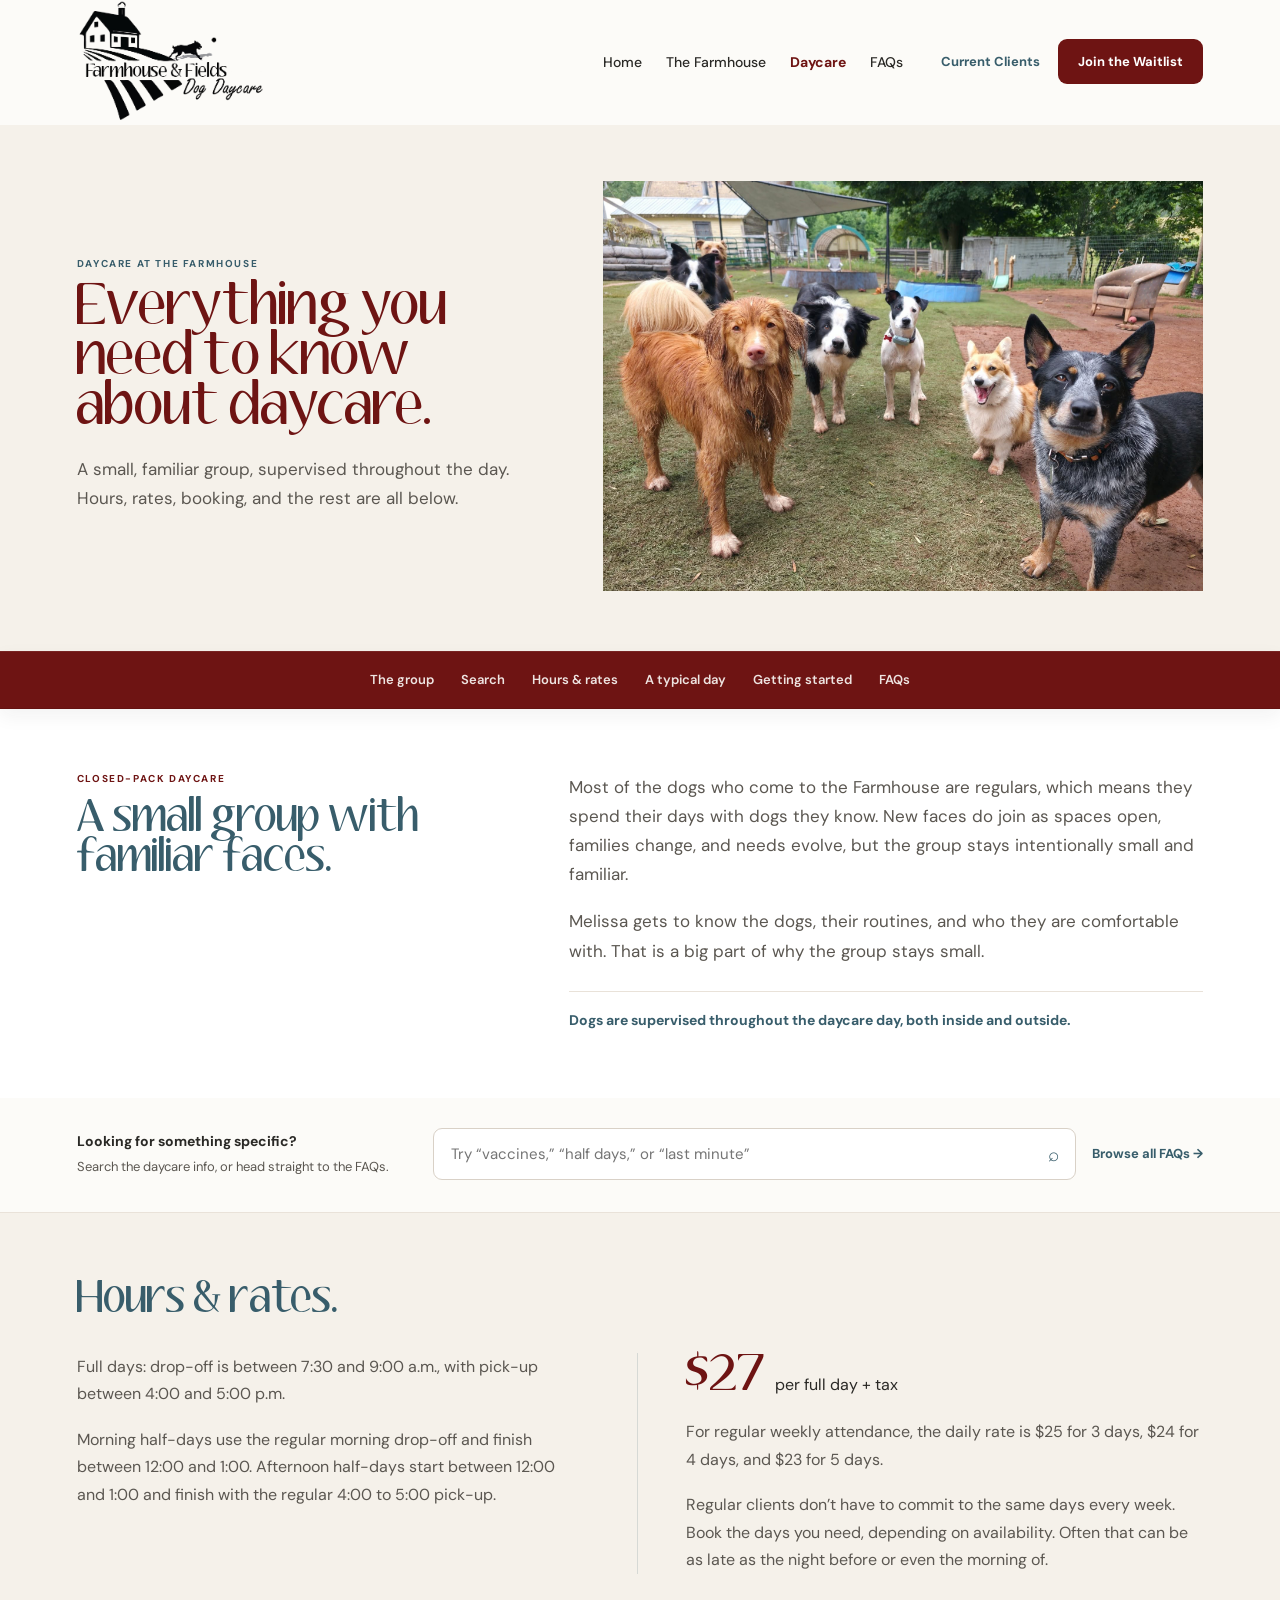
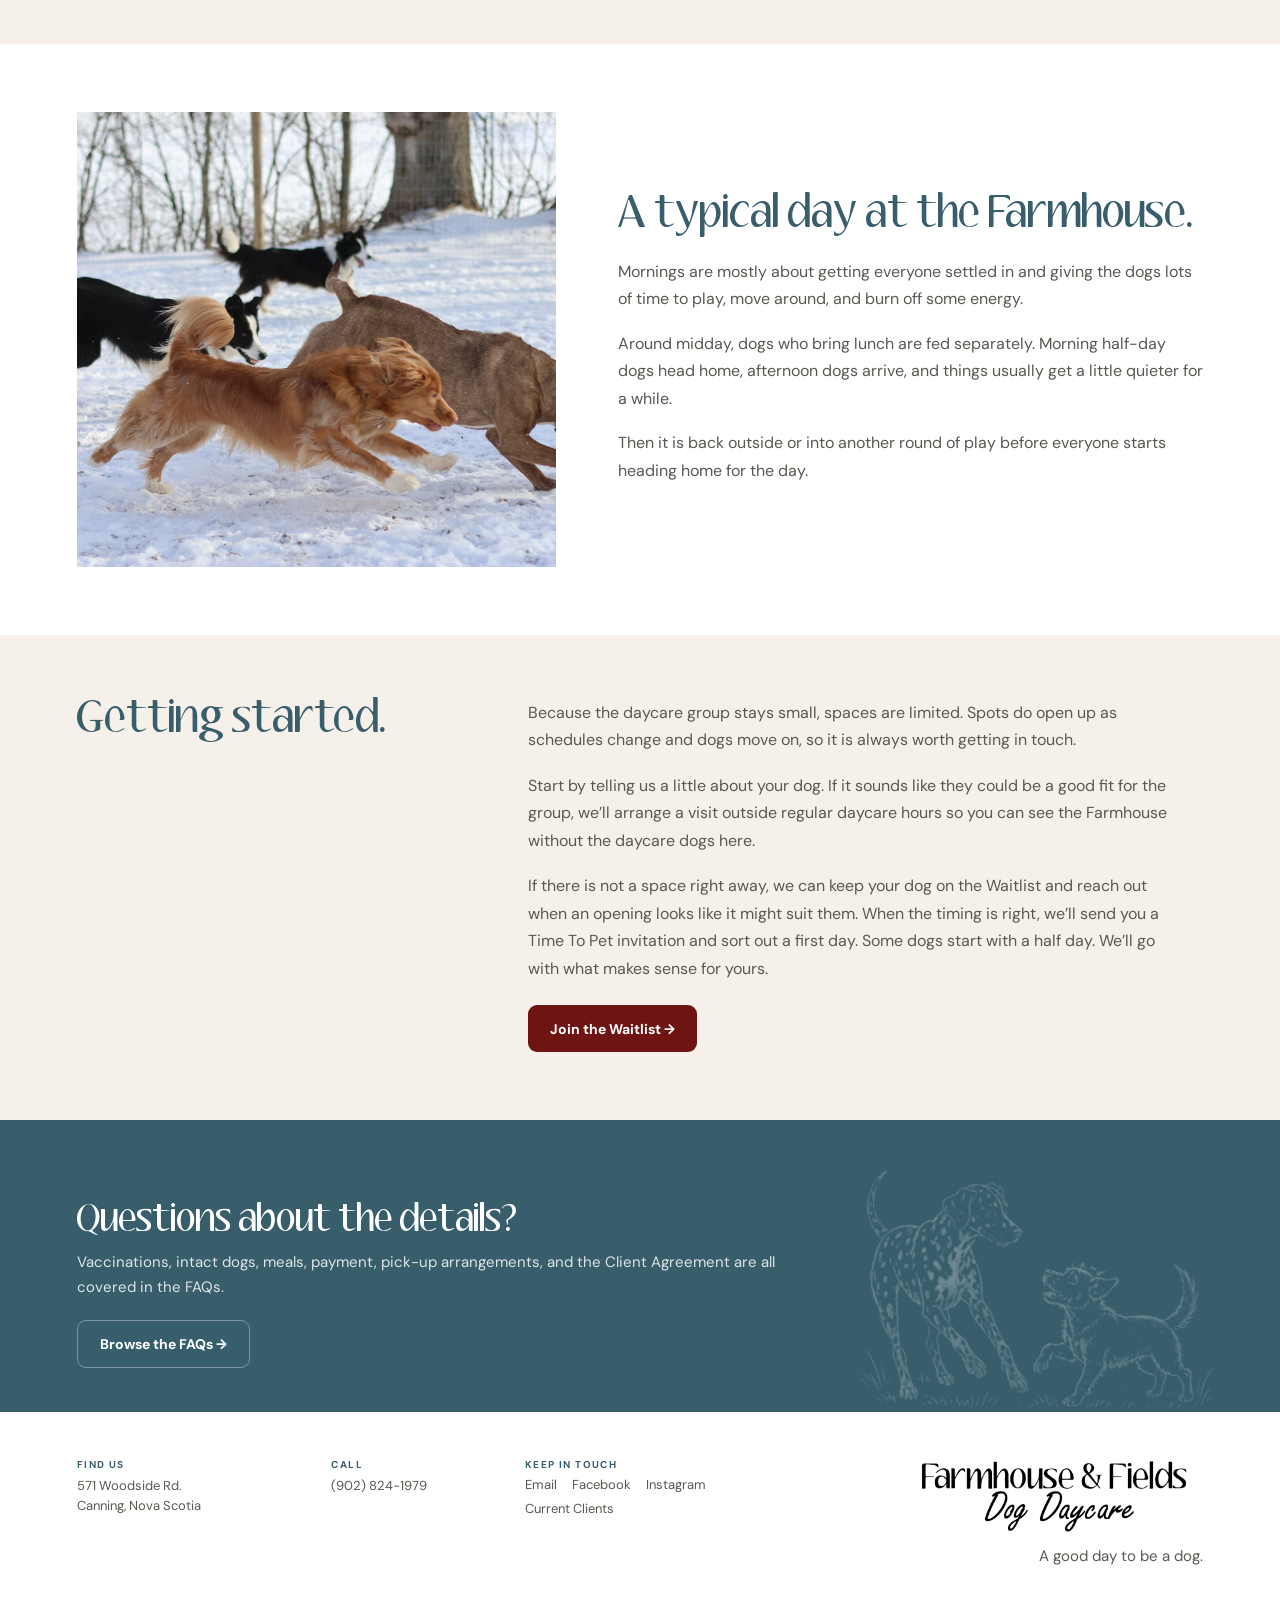
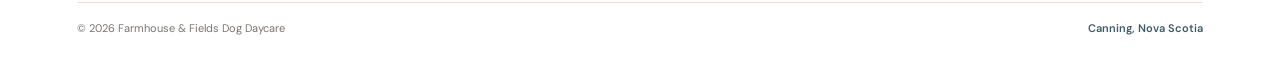
==== daycare.html @ 45023851 "Commit" ====
<!DOCTYPE html>
<html lang="en">
<head>
  <meta charset="UTF-8">
  <meta name="viewport" content="width=device-width, initial-scale=1.0">

  <title>Daycare | Farmhouse & Fields Dog Daycare</title>
  <meta
    name="description"
    content="Hours, rates, booking, meals, closed-pack daycare, supervision, and what a typical day looks like at Farmhouse & Fields Dog Daycare in Canning, Nova Scotia."
  >

  <link rel="preconnect" href="https://fonts.googleapis.com">
  <link rel="preconnect" href="https://fonts.gstatic.com" crossorigin>
  <link
    href="https://fonts.googleapis.com/css2?family=DM+Sans:opsz,wght@9..40,400;9..40,500;9..40,600;9..40,700&display=swap"
    rel="stylesheet"
  >

  <style>
    @font-face {
      font-family: "Aubrey";
      src: url("fonts/AUBREY1__.woff2") format("woff2");
      font-style: normal;
      font-weight: 400;
      font-display: swap;
    }

    :root {
      --wine: #6E1413;
      --wine-dark: #55100F;
      --river: #385D6B;
      --river-dark: #294A55;
      --oat: #E7DDCD;
      --oat-soft: #F5F1EA;
      --warm-white: #FCFBF8;
      --white: #FFFFFF;
      --ink: #2A2926;
      --body: #5B5751;
      --muted: #7A746E;
      --border: #E9E2D9;
      --max: 1320px;
      --page: 1180px;

      --header-height: 98px;
      --quick-nav-height: 56px;
    }

    * { box-sizing: border-box; }

    html {
      scroll-behavior: smooth;
      scroll-padding-top:
        calc(var(--header-height) + var(--quick-nav-height) + 14px);
    }

    body {
      margin: 0;
      background: var(--warm-white);
      color: var(--ink);
      font-family: "DM Sans", sans-serif;
      font-size: 16px;
      -webkit-font-smoothing: antialiased;
      text-rendering: optimizeLegibility;
    }

    img {
      display: block;
      max-width: 100%;
    }

    a { color: inherit; }
    button, input { font: inherit; }

    .container {
      width: min(88%, var(--max));
      margin: 0 auto;
    }

    .page-inner {
      width: min(88%, var(--page));
      margin: 0 auto;
    }

    .eyebrow {
      margin: 0 0 13px;
      color: var(--river);
      font-size: 10px;
      line-height: 1.2;
      font-weight: 700;
      letter-spacing: 0.16em;
      text-transform: uppercase;
    }

    .section-title {
      margin: 0;
      color: var(--river);
      font-family: "Aubrey", serif;
      font-size: clamp(40px, 2.9vw, 47px);
      font-weight: 400;
      line-height: 1;
    }

    /* HEADER */

    .site-header {
      position: sticky;
      top: 0;
      z-index: 1000;
      background: rgba(252, 251, 248, 0.98);
      border-bottom: 1px solid transparent;
      transition: border-color 0.2s ease, box-shadow 0.2s ease;
    }

    .site-header.scrolled {
      border-color: rgba(233, 226, 217, 0.92);
      box-shadow: 0 7px 25px rgba(42, 41, 38, 0.045);
    }

    .nav-wrap {
      width: min(88%, var(--max));
      min-height: 98px;
      margin: 0 auto;
      display: flex;
      align-items: center;
      gap: 28px;
      transition: min-height 0.2s ease;
    }

    .site-header.scrolled .nav-wrap { min-height: 80px; }

    .brand-logo {
      flex: 0 0 auto;
      display: flex;
      align-items: center;
      text-decoration: none;
    }

    .brand-logo img {
      width: 190px;
      height: auto;
      transition: width 0.2s ease;
    }

    .site-header.scrolled .brand-logo img { width: 170px; }

    .main-nav {
      margin-left: auto;
      display: flex;
      align-items: center;
      gap: 4px;
    }

    .nav-link {
      padding: 11px 10px;
      color: var(--ink);
      font-size: 14px;
      font-weight: 500;
      text-decoration: none;
    }

    .nav-link:hover,
    .nav-link:focus-visible,
    .nav-link.active {
      color: var(--wine);
      font-weight: 700;
    }

    .nav-actions {
      display: flex;
      align-items: center;
      gap: 18px;
    }

    .client-link {
      color: var(--river);
      font-size: 13px;
      font-weight: 700;
      text-decoration: none;
      white-space: nowrap;
    }

    .waitlist-button {
      min-height: 45px;
      padding: 0 20px;
      display: inline-flex;
      align-items: center;
      justify-content: center;
      border-radius: 9px;
      background: var(--wine);
      color: #fff;
      font-size: 13px;
      font-weight: 700;
      text-decoration: none;
      white-space: nowrap;
    }

    .menu-toggle {
      display: none;
      width: 44px;
      height: 44px;
      margin-left: auto;
      padding: 0;
      border: 0;
      background: transparent;
      cursor: pointer;
      align-items: center;
      justify-content: center;
      flex-direction: column;
      gap: 5px;
    }

    .menu-toggle span {
      width: 21px;
      height: 2px;
      border-radius: 10px;
      background: var(--ink);
      transition: transform 0.22s ease, opacity 0.22s ease;
    }

    .menu-toggle.open span:nth-child(1) { transform: translateY(7px) rotate(45deg); }
    .menu-toggle.open span:nth-child(2) { opacity: 0; }
    .menu-toggle.open span:nth-child(3) { transform: translateY(-7px) rotate(-45deg); }

    .mobile-menu {
      max-height: 0;
      overflow: hidden;
      opacity: 0;
      background: var(--warm-white);
      transition: max-height 0.35s ease, opacity 0.22s ease;
    }

    .mobile-menu.open {
      max-height: 700px;
      opacity: 1;
    }

    .mobile-menu-inner {
      width: 89%;
      margin: 0 auto;
      padding: 5px 0 28px;
    }

    .mobile-menu a {
      display: block;
      padding: 15px 2px;
      border-bottom: 1px solid var(--border);
      color: var(--ink);
      font-size: 17px;
      font-weight: 500;
      text-decoration: none;
    }

    .mobile-menu .mobile-client {
      margin-top: 8px;
      border-bottom: 0;
      color: var(--river);
      font-weight: 700;
    }

    .mobile-menu .mobile-waitlist {
      margin-top: 8px;
      padding: 15px 20px;
      border: 0;
      border-radius: 10px;
      background: var(--wine);
      color: #fff;
      text-align: center;
      font-weight: 700;
    }

    /* HERO */

    .daycare-hero {
      padding: 56px 0 60px;
      background: var(--oat-soft);
    }

    .daycare-hero-inner {
      width: min(88%, var(--page));
      margin: 0 auto;
      display: grid;
      grid-template-columns: 0.88fr 1.12fr;
      gap: 54px;
      align-items: center;
    }

    .daycare-hero-copy { max-width: 500px; }

    .daycare-hero h1 {
      margin: 0;
      color: var(--wine);
      font-family: "Aubrey", serif;
      font-size: clamp(52px, 3.8vw, 63px);
      font-weight: 400;
      line-height: 0.96;
    }

    .daycare-hero-lede {
      max-width: 475px;
      margin: 22px 0 0;
      color: var(--body);
      font-size: 17px;
      line-height: 1.7;
    }

    .daycare-hero-photo {
      height: 410px;
      overflow: hidden;
    }

    .daycare-hero-photo img {
      width: 100%;
      height: 100%;
      object-fit: cover;
      object-position: center;
    }

    /* QUICK NAV */

    .quick-nav {
      position: sticky;
      top: var(--header-height);
      z-index: 900;

      background: var(--wine);

      border-top: 1px solid rgba(255,255,255,0.07);
      border-bottom: 1px solid rgba(85,16,15,0.35);

      box-shadow: 0 7px 18px rgba(42,41,38,0.06);
    }

    .quick-nav-inner {
      width: min(88%, var(--page));
      min-height: 56px;

      margin: 0 auto;

      display: flex;
      align-items: center;
      justify-content: center;

      gap: 3px;
    }

    .quick-nav a {
      padding: 9px 12px;

      color: var(--warm-white);

      font-size: 13px;
      font-weight: 600;

      text-decoration: none;
      white-space: nowrap;

      opacity: 0.9;
    }

    .quick-nav a:hover,
    .quick-nav a:focus-visible {
      color: #fff;
      opacity: 1;
    }

    /* PACK */

    .pack-section {
      padding: 64px 0 66px;
      background: #fff;
    }

    .pack-grid {
      display: grid;
      grid-template-columns: 0.82fr 1.18fr;
      gap: 52px;
      align-items: start;
    }

    .pack-heading { max-width: 470px; }

    .pack-heading .eyebrow { color: var(--wine); }

    .pack-copy {
      max-width: 660px;
    }

    .pack-copy p {
      margin: 0 0 18px;
      color: var(--body);
      font-size: 17px;
      line-height: 1.72;
    }

    .supervision-line {
      margin-top: 25px;
      padding-top: 18px;
      border-top: 1px solid var(--border);
      color: var(--river);
      font-size: 14px;
      line-height: 1.55;
      font-weight: 700;
    }

    /* HOURS + RATES */

    .basics-section {
      padding: 66px 0 70px;
      background: var(--oat-soft);
    }

    .basics-section .section-title {
      margin-bottom: 34px;
    }

    .basics-editorial {
      display: grid;
      grid-template-columns: 0.92fr 1.08fr;
      gap: 78px;
      align-items: start;
    }

    .hours-copy {
      max-width: 560px;
    }

    .hours-copy p,
    .rates-copy p {
      margin: 0 0 18px;
      color: var(--body);
      font-size: 16px;
      line-height: 1.72;
    }

    .hours-copy p:last-child,
    .rates-copy p:last-child {
      margin-bottom: 0;
    }

    .hours-copy strong {
      color: var(--ink);
      font-weight: 700;
    }

    .rates-copy {
      max-width: 610px;
      padding-left: 48px;
      border-left: 1px solid rgba(56,93,107,0.16);
    }

    .rate-lead {
      display: flex;
      align-items: baseline;
      gap: 9px;
      margin-bottom: 20px !important;
      color: var(--ink) !important;
    }

    .rate-lead span {
      color: var(--wine);
      font-family: "Aubrey", serif;
      font-size: 48px;
      line-height: 0.9;
    }

    /* TYPICAL DAY */

    .day-section {
      padding: 68px 0;
      background: #fff;
    }

    .day-grid {
      display: grid;
      grid-template-columns: 0.9fr 1.1fr;
      gap: 62px;
      align-items: center;
    }

    .day-photo {
      height: 455px;
      overflow: hidden;
    }

    .day-photo img {
      width: 100%;
      height: 100%;
      object-fit: cover;
      object-position: center;
    }

    .day-copy {
      max-width: 630px;
    }

    .day-copy .section-title {
      margin-bottom: 24px;
    }

    .day-copy p {
      margin: 0 0 17px;
      color: var(--body);
      font-size: 16px;
      line-height: 1.72;
    }

    .day-copy p:last-child {
      margin-bottom: 0;
    }

    /* GETTING STARTED */

    .start-section {
      padding: 64px 0 68px;
      background: var(--oat-soft);
    }

    .start-grid {
      display: grid;
      grid-template-columns: 0.72fr 1.28fr;
      gap: 72px;
      align-items: start;
    }

    .start-heading {
      max-width: 420px;
    }

    .start-copy {
      max-width: 650px;
    }

    .start-copy p {
      margin: 0 0 18px;
      color: var(--body);
      font-size: 16px;
      line-height: 1.72;
    }

    .start-button {
      min-height: 47px;
      margin-top: 5px;
      padding: 0 22px;
      display: inline-flex;
      align-items: center;
      justify-content: center;
      border-radius: 9px;
      background: var(--wine);
      color: #fff;
      font-size: 14px;
      font-weight: 700;
      text-decoration: none;
    }

    .start-button:hover,
    .start-button:focus-visible {
      background: var(--wine-dark);
    }

    /* FAQ BRIDGE */

    .faq-bridge {
      position: relative;

      padding: 48px 0 50px;

      overflow: hidden;

      background: var(--river);
      color: #fff;
    }

    .faq-bridge-dogs {
      position: absolute;
      z-index: 1;

      right: -18px;
      bottom: -28px;

      width: 330px;
      height: auto;

      opacity: 0.28;
      filter: brightness(0) invert(1);

      pointer-events: none;
      user-select: none;
    }

    .faq-bridge-inner {
      position: relative;
      z-index: 2;

      display: grid;
      grid-template-columns: minmax(0, 1fr) auto;

      gap: 54px;

      align-items: center;
    }

    .faq-bridge .section-title {
      color: #fff;

      font-size: clamp(34px, 2.6vw, 43px);
    }

    .faq-bridge p {
      max-width: 700px;

      margin: 13px 0 0;

      color: rgba(255,255,255,0.84);

      font-size: 15px;
      line-height: 1.68;
    }

    .faq-bridge-link {
      min-height: 48px;
      padding: 0 22px;

      display: inline-flex;
      align-items: center;
      justify-content: center;

      border: 1px solid rgba(255,255,255,0.34);
      border-radius: 9px;

      color: #fff;

      font-size: 14px;
      font-weight: 700;

      text-decoration: none;
      white-space: nowrap;
    }

    .faq-bridge-link:hover,
    .faq-bridge-link:focus-visible {
      background: rgba(255,255,255,0.08);
    }

    /* SEARCH */

    .answer-section {
      padding: 30px 0 32px;
      background: var(--warm-white);
      border-bottom: 1px solid var(--border);
    }

    .answer-inner {
      width: min(88%, var(--page));
      margin: 0 auto;
      display: grid;
      grid-template-columns: auto minmax(360px, 1fr);
      gap: 44px;
      align-items: center;
    }

    .answer-copy {
      min-width: 270px;
    }

    .answer-copy strong {
      display: block;
      margin-bottom: 3px;
      color: var(--ink);
      font-size: 14px;
      line-height: 1.5;
    }

    .answer-copy span {
      color: var(--body);
      font-size: 13px;
      line-height: 1.5;
    }

    .search-wrap {
      display: grid;
      grid-template-columns: minmax(0, 1fr) auto;
      gap: 16px;
      align-items: center;
    }

    .search-box {
      position: relative;
    }

    .search-box input {
      width: 100%;
      min-height: 52px;
      padding: 0 48px 0 17px;
      border: 1px solid #D9D1C7;
      border-radius: 9px;
      background: #fff;
      color: var(--ink);
      font-size: 15px;
      outline: none;
      transition: border-color 0.18s ease, box-shadow 0.18s ease;
    }

    .search-box input:focus {
      border-color: var(--river);
      box-shadow: 0 0 0 4px rgba(56,93,107,0.09);
    }

    .search-icon {
      position: absolute;
      top: 50%;
      right: 17px;
      transform: translateY(-50%);
      color: var(--river);
      font-size: 19px;
      pointer-events: none;
    }

    .faq-link {
      color: var(--river);
      font-size: 13px;
      font-weight: 700;
      text-decoration: none;
      white-space: nowrap;
    }

    .faq-link:hover,
    .faq-link:focus-visible {
      color: var(--wine);
    }

    .answer-results {
      display: none;
      grid-column: 1 / -1;
      max-width: 900px;
      margin: 4px auto 0;
      width: 100%;
      border-top: 1px solid var(--border);
    }

    .answer-results.has-results {
      display: block;
    }

    .answer-item {
      padding: 17px 0;
      border-bottom: 1px solid var(--border);
    }

    .answer-question {
      margin: 0 0 6px;
      color: var(--wine);
      font-size: 15px;
      line-height: 1.5;
      font-weight: 700;
    }

    .answer-text {
      margin: 0;
      color: var(--body);
      font-size: 15px;
      line-height: 1.66;
    }

    .no-results {
      padding: 18px 0;
      color: var(--body);
      font-size: 15px;
      line-height: 1.65;
      border-bottom: 1px solid var(--border);
    }

    /* FOOTER */

    .site-footer {
      padding: 46px 0 25px;
      background: #fff;
    }

    .footer-main {
      display: grid;
      grid-template-columns: 1.65fr 0.85fr;
      gap: 90px;
      align-items: start;
    }

    .footer-brand {
      justify-self: end;
      text-align: right;
    }

    .footer-brand-logo {
      width: 250px;
      height: auto;
      margin-left: auto;
    }

    .footer-tagline {
      margin: 18px 0 0;
      color: var(--ink);
      font-family: "DM Sans", sans-serif;
      font-size: 18px;
      font-weight: 600;
      line-height: 1.35;
    }

    .footer-details {
      display: grid;
      grid-template-columns: 1.1fr 0.8fr 1.2fr;
      gap: 30px;
    }

    .footer-detail-label {
      display: block;
      margin-bottom: 5px;
      color: var(--river);
      font-size: 10px;
      font-weight: 700;
      letter-spacing: 0.14em;
      text-transform: uppercase;
    }

    .footer-detail-value,
    .footer-detail-value a {
      color: var(--body);
      font-size: 13px;
      line-height: 1.55;
      text-decoration: none;
    }

    .footer-links {
      display: flex;
      flex-wrap: wrap;
      gap: 7px 15px;
    }

    .footer-links a {
      color: var(--body);
      font-size: 13px;
      text-decoration: none;
    }

    .footer-bottom {
      margin-top: 34px;
      padding-top: 18px;
      display: flex;
      justify-content: space-between;
      gap: 20px;
      border-top: 1px solid var(--border);
      color: var(--muted);
      font-size: 11px;
    }

    .footer-bottom-location {
      color: var(--river);
      font-weight: 600;
    }

    .sr-only {
      position: absolute;
      width: 1px;
      height: 1px;
      padding: 0;
      margin: -1px;
      overflow: hidden;
      clip: rect(0,0,0,0);
      white-space: nowrap;
      border: 0;
    }

    /* RESPONSIVE */

    @media (max-width: 1120px) {
      .main-nav,
      .nav-actions { display: none; }

      .menu-toggle { display: flex; }

      .nav-wrap,
      .site-header.scrolled .nav-wrap { min-height: 82px; }

      .brand-logo img,
      .site-header.scrolled .brand-logo img { width: 170px; }

      .daycare-hero-inner,
      .pack-grid { gap: 40px; }
    }

    @media (max-width: 830px) {
      .daycare-hero {
        padding: 48px 0 0;
      }

      .daycare-hero-inner {
        width: 100%;
        grid-template-columns: 1fr;
        gap: 37px;
      }

      .daycare-hero-copy {
        width: 86%;
        max-width: 650px;
        margin: 0 auto;
      }

      .daycare-hero-photo { height: 390px; }

      .quick-nav-inner {
        width: 100%;
        padding: 0 7%;
        justify-content: flex-start;
        overflow-x: auto;
        scrollbar-width: none;
      }

      .quick-nav-inner::-webkit-scrollbar { display: none; }

      .pack-grid {
        grid-template-columns: 1fr;
        gap: 23px;
      }

      .day-grid {
        grid-template-columns: 1fr;
        gap: 34px;
      }

      .day-photo { height: 395px; }

      .know-list { max-width: none; }
    }

    @media (max-width: 620px) {
      .container,
      .nav-wrap { width: 89%; }

      .nav-wrap,
      .site-header.scrolled .nav-wrap { min-height: 72px; }

      .brand-logo img,
      .site-header.scrolled .brand-logo img { width: 145px; }

      .daycare-hero { padding-top: 39px; }

      .daycare-hero-inner { gap: 31px; }

      .daycare-hero-copy { width: 89%; }

      .daycare-hero h1 { font-size: 44px; }

      .daycare-hero-lede {
        margin-top: 18px;
        font-size: 16px;
        line-height: 1.64;
      }

      .daycare-hero-photo {
        height: clamp(265px, 70vw, 325px);
      }

      .quick-nav-inner {
        min-height: 52px;
        padding: 0 5.5%;
      }

      .quick-nav a {
        padding: 7px 9px;
        font-size: 12px;
      }

      .pack-section,
      .basics-section,
      .day-section,
      .start-section {
        padding: 50px 0 53px;
      }

      .pack-grid { gap: 18px; }

      .section-title { font-size: 37px; }

      .pack-copy p {
        font-size: 16px;
      }

      .supervision-line {
        margin-top: 21px;
        padding-top: 16px;
      }

      .day-grid { gap: 29px; }

      .day-photo {
        height: clamp(270px, 75vw, 340px);
      }

      .answer-section { padding: 40px 0 42px; }

      .answer-inner { width: 89%; }

      .search-box input { min-height: 57px; }

      .start-action { margin-top: 23px; }

      .start-button { width: 100%; }

      .site-footer { padding: 38px 0 23px; }

      .footer-main {
        grid-template-columns: 1fr;
        gap: 28px;
      }

      .footer-brand-logo {
        width: 225px;
      }

      .footer-tagline {
        margin-top: 15px;
        font-size: 17px;
      }

      .footer-details {
        grid-template-columns: 1fr 1fr;
        gap: 22px 18px;
      }

      .footer-details > div:last-child { grid-column: 1 / -1; }

      .footer-bottom {
        margin-top: 27px;
        padding-top: 16px;
        flex-direction: column;
        gap: 6px;
        align-items: flex-start;
      }
    }


    @media (max-width: 830px) {
      .answer-inner {
        grid-template-columns: 1fr;
        gap: 16px;
      }

      .search-wrap {
        grid-template-columns: minmax(0, 1fr) auto;
      }

      .basics-editorial,
      .start-grid {
        grid-template-columns: 1fr;
        gap: 28px;
      }

      .rates-copy {
        padding-left: 0;
        border-left: 0;
      }

      .day-grid {
        grid-template-columns: 1fr;
        gap: 34px;
      }

      .faq-bridge-inner {
        grid-template-columns: 1fr;
        gap: 22px;
      }

      .faq-bridge-link {
        justify-self: start;
      }
    }

    @media (max-width: 620px) {
      .answer-section {
        padding: 27px 0 30px;
      }

      .answer-inner {
        width: 89%;
      }

      .search-wrap {
        grid-template-columns: 1fr;
        gap: 11px;
      }

      .faq-link {
        justify-self: start;
      }

      .basics-section,
      .day-section,
      .start-section {
        padding: 50px 0 53px;
      }

      .basics-section .section-title,
      .day-copy .section-title {
        margin-bottom: 20px;
      }

      .basics-editorial {
        gap: 26px;
      }

      .rate-lead span {
        font-size: 43px;
      }

      .day-photo {
        height: clamp(270px, 75vw, 340px);
      }

      .start-grid {
        gap: 18px;
      }

      .start-button {
        width: 100%;
      }

      .faq-bridge {
        padding: 43px 0 46px;
      }

      .faq-bridge-link {
        width: 100%;
      }

      .faq-bridge-dogs {
        right: -34px;
        bottom: -18px;

        width: 235px;

        opacity: 0.22;
      }
    }

    @media (max-width: 390px) {
      .daycare-hero h1 { font-size: 41px; }

      .section-title { font-size: 34px; }

      .footer-details { grid-template-columns: 1fr; }

      .footer-details > div:last-child { grid-column: auto; }
    }

    a:focus-visible,
    button:focus-visible,
    input:focus-visible {
      outline: 3px solid rgba(56,93,107,0.42);
      outline-offset: 4px;
    }

    @media (prefers-reduced-motion: reduce) {
      *,
      *::before,
      *::after {
        scroll-behavior: auto !important;
        transition: none !important;
      }
    }
  
    /* FINAL SHARED FOOTER */
    .footer-main {
      display: grid !important;
      grid-template-columns: 1.65fr 0.85fr !important;
      gap: 76px !important;
      align-items: start !important;
    }

    .footer-brand {
      justify-self: end !important;
      text-align: right !important;
    }

    .footer-brand-logo {
      width: 300px !important;
      max-width: 100% !important;
      height: auto !important;
      margin-left: auto !important;
    }

    .footer-tagline {
      margin: 13px 0 0 !important;
      color: var(--body) !important;
      font-family: "DM Sans", sans-serif !important;
      font-size: 15px !important;
      font-weight: 400 !important;
      line-height: 1.45 !important;
    }

    @media (max-width: 830px) {
      .footer-main {
        grid-template-columns: 1fr !important;
        gap: 30px !important;
      }
      .footer-brand {
        order: -1;
        justify-self: start !important;
        text-align: left !important;
      }
      .footer-brand-logo {
        width: 250px !important;
        margin-left: 0 !important;
      }
    }

    @media (max-width: 620px) {
      .footer-brand-logo { width: 235px !important; }
      .footer-tagline { font-size: 14px !important; }
    }


    /* FINAL FAQ BRIDGE */
    .faq-bridge { padding: 42px 0 0 !important; }
    .faq-bridge-inner {
      grid-template-columns: minmax(0, 1fr) minmax(290px, 0.55fr) !important;
      gap: 36px !important;
      align-items: end !important;
    }
    .faq-bridge-copy { padding-bottom: 44px; }
    .faq-bridge-link {
      margin-top: 20px;
      width: fit-content;
    }
    .faq-bridge-art {
      align-self: stretch;
      display: flex;
      align-items: flex-end;
      justify-content: flex-end;
      min-width: 0;
    }
    .faq-bridge-dogs {
      position: static !important;
      width: 100% !important;
      max-width: 430px !important;
      height: auto !important;
      margin: 0 -28px -8px 0 !important;
      opacity: 0.27 !important;
      filter: brightness(0) invert(1);
    }
    @media (max-width: 830px) {
      .faq-bridge-inner { grid-template-columns: 1fr !important; gap: 8px !important; }
      .faq-bridge-copy { padding-bottom: 0; }
      .faq-bridge-art { justify-content: center; }
      .faq-bridge-dogs { width: min(88vw, 430px) !important; margin: 0 auto -8px !important; }
    }
    @media (max-width: 620px) {
      .faq-bridge { padding-top: 40px !important; }
      .faq-bridge-link { width: 100%; }
      .faq-bridge-dogs { width: 112% !important; margin: 0 -6% -8px !important; opacity: 0.23 !important; }
    }


    /* =========================================================
       DOG ART ALIGNMENT — CONSISTENT TEAL SECTIONS
    ========================================================= */
    @media (min-width: 761px) {
      .faq-bridge-dogs {
        bottom: -18px;
      }
    }

    @media (max-width: 760px) {
      .faq-bridge-dogs {
        bottom: -14px;
      }
    }

  </style>
</head>

<body>

<header class="site-header" id="siteHeader">
  <div class="nav-wrap">

    <a href="index.html" class="brand-logo" aria-label="Farmhouse & Fields Dog Daycare home">
      <img src="assets/farmhouseandfieldslogo.png" alt="Farmhouse & Fields Dog Daycare">
    </a>

    <nav class="main-nav" aria-label="Main navigation">
      <a href="index.html" class="nav-link">Home</a>
      <a href="the-farmhouse.html" class="nav-link">The Farmhouse</a>
      <a href="daycare.html" class="nav-link active" aria-current="page">Daycare</a>
      <a href="faqs.html" class="nav-link">FAQs</a>
    </nav>

    <div class="nav-actions">
      <a class="client-link" href="https://www.timetopet.com/portal" target="_blank" rel="noopener noreferrer">Current Clients</a>
      <a href="waitlist.html" class="waitlist-button">Join the Waitlist</a>
    </div>

    <button
      class="menu-toggle"
      id="menuToggle"
      type="button"
      aria-expanded="false"
      aria-controls="mobileMenu"
      aria-label="Open menu"
    >
      <span></span><span></span><span></span>
    </button>

  </div>

  <div class="mobile-menu" id="mobileMenu">
    <nav class="mobile-menu-inner" aria-label="Mobile navigation">
      <a href="index.html">Home</a>
      <a href="the-farmhouse.html">The Farmhouse</a>
      <a href="daycare.html">Daycare</a>
      <a href="faqs.html">FAQs</a>
      <a class="mobile-client" href="https://www.timetopet.com/portal" target="_blank" rel="noopener noreferrer">Current Clients</a>
      <a href="waitlist.html" class="mobile-waitlist">Join the Waitlist</a>
    </nav>
  </div>
</header>

<main>

  <section class="daycare-hero">
    <div class="daycare-hero-inner">

      <div class="daycare-hero-copy">
        <p class="eyebrow">Daycare at the Farmhouse</p>

        <h1>
          Everything you need to know about daycare.
        </h1>

        <p class="daycare-hero-lede">
          A small, familiar group, supervised throughout the day.
          Hours, rates, booking, and the rest are all below.
        </p>
      </div>

      <div class="daycare-hero-photo">
        <img
          src="assets/3.jpg"
          alt="Dogs spending the day together at Farmhouse & Fields"
        >
      </div>

    </div>
  </section>

  <nav class="quick-nav" aria-label="Daycare page sections">
    <div class="quick-nav-inner">
      <a href="#the-group">The group</a>
      <a href="#find-an-answer">Search</a>
      <a href="#hours-rates">Hours & rates</a>
      <a href="#typical-day">A typical day</a>
      <a href="#getting-started">Getting started</a>
      <a href="faqs.html">FAQs</a>
    </div>
  </nav>

  <section class="pack-section" id="the-group">
    <div class="page-inner pack-grid">

      <div class="pack-heading">
        <p class="eyebrow">Closed-pack daycare</p>

        <h2 class="section-title">
          A small group with familiar faces.
        </h2>
      </div>

      <div class="pack-copy">
        <p>
          Most of the dogs who come to the Farmhouse are regulars,
          which means they spend their days with dogs they know.
          New faces do join as spaces open, families change, and
          needs evolve, but the group stays intentionally small
          and familiar.
        </p>

        <p>
          Melissa gets to know the dogs, their routines, and who they
          are comfortable with. That is a big part of why the group stays small.
        </p>

        <div class="supervision-line">
          Dogs are supervised throughout the daycare day, both inside and outside.
        </div>
      </div>

    </div>
  </section>

  <section class="answer-section" id="find-an-answer">
    <div class="answer-inner">

      <div class="answer-copy">
        <strong>Looking for something specific?</strong>
        <span>Search the daycare info, or head straight to the FAQs.</span>
      </div>

      <div class="search-wrap">

        <div class="search-box">
          <label for="daycareSearch" class="sr-only">
            Search daycare information
          </label>

          <input
            id="daycareSearch"
            type="search"
            autocomplete="off"
            placeholder="Try “vaccines,” “half days,” or “last minute”"
          >

          <span class="search-icon" aria-hidden="true">⌕</span>
        </div>

        <a href="faqs.html" class="faq-link">
          Browse all FAQs →
        </a>

      </div>

      <div
        class="answer-results"
        id="answerResults"
        aria-live="polite"
      ></div>

    </div>
  </section>

  <section class="basics-section" id="hours-rates">
    <div class="page-inner">

      <h2 class="section-title">Hours & rates.</h2>

      <div class="basics-editorial">

        <div class="hours-copy">
          <p data-site-text="daycare.fullDayHours">
            Full days: drop-off is between 7:30 and 9:00 a.m., with pick-up between 4:00 and 5:00 p.m.
          </p>

          <p data-site-text="daycare.halfDayHours">
            Morning half-days use the regular morning drop-off and finish between 12:00 and 1:00. Afternoon half-days start between 12:00 and 1:00 and finish with the regular 4:00 to 5:00 pick-up.
          </p>
        </div>

        <div class="rates-copy">
          <p class="rate-lead">
            <span>$<span data-site-text="daycare.rates.fullDay">27</span></span>
            per full day + tax
          </p>

          <p>
            For regular weekly attendance, the daily rate is $<span data-site-text="daycare.rates.threeDay">25</span> for
            3 days, $<span data-site-text="daycare.rates.fourDay">24</span> for 4 days, and $<span data-site-text="daycare.rates.fiveDay">23</span> for 5 days.
          </p>

          <p>
            Regular clients don’t have to commit to the same days every week.
            Book the days you need, depending on availability. Often that can
            be as late as the night before or even the morning of.
          </p>
        </div>

      </div>

    </div>
  </section>

  <section class="day-section" id="typical-day">
    <div class="page-inner day-grid">

      <div class="day-photo">
        <img
          src="assets/1.jpg"
          alt="Dogs playing together at Farmhouse & Fields"
        >
      </div>

      <div class="day-copy">
        <h2 class="section-title">
          A typical day at the Farmhouse.
        </h2>

        <div data-site-list="daycare.typicalDay" data-site-list-tag="p">
          <p>Mornings are mostly about getting everyone settled in and giving the dogs lots of time to play, move around, and burn off some energy.</p>
          <p>Around midday, dogs who bring lunch are fed separately. Morning half-day dogs head home, afternoon dogs arrive, and things usually get a little quieter for a while.</p>
          <p>Then it is back outside or into another round of play before everyone starts heading home for the day.</p>
        </div>
      </div>

    </div>
  </section>

  <section class="start-section" id="getting-started">
    <div class="page-inner start-grid">

      <div class="start-heading">
        <h2 class="section-title">
          Getting started.
        </h2>
      </div>

      <div class="start-copy">
        <div data-site-list="daycare.gettingStarted" data-site-list-tag="p">
          <p>Because the daycare group stays small, spaces are limited. Spots do open up as schedules change and dogs move on, so it is always worth getting in touch.</p>
          <p>Start by telling us a little about your dog. If it sounds like they could be a good fit for the group, we’ll arrange a visit outside regular daycare hours so you can see the Farmhouse without the daycare dogs here.</p>
          <p>If there is not a space right away, we can keep your dog on the Waitlist and reach out when an opening looks like it might suit them. When the timing is right, we’ll send you a Time To Pet invitation and sort out a first day. Some dogs start with a half day. We’ll go with what makes sense for yours.</p>
        </div>

        <a href="waitlist.html" class="start-button">
          Join the Waitlist →
        </a>
      </div>

    </div>
  </section>

  <section class="faq-bridge" id="good-to-know">
    <div class="page-inner faq-bridge-inner">
      <div class="faq-bridge-copy">
        <h2 class="section-title">Questions about the details?</h2>
        <p>
          Vaccinations, intact dogs, meals, payment, pick-up arrangements,
          and the Client Agreement are all covered in the FAQs.
        </p>
        <a href="faqs.html" class="faq-bridge-link">Browse the FAQs →</a>
      </div>

      <div class="faq-bridge-art" aria-hidden="true">
        <img src="assets/dog2.png" alt="" class="faq-bridge-dogs">
      </div>
    </div>
  </section>

</main>

<footer class="site-footer">
  <div class="container">
    <div class="footer-main">
      <div class="footer-details">
        <div>
          <span class="footer-detail-label">Find us</span>
          <div class="footer-detail-value">571 Woodside Rd.<br>Canning, Nova Scotia</div>
        </div>
        <div>
          <span class="footer-detail-label">Call</span>
          <div class="footer-detail-value"><a href="tel:+19028241979">(902) 824-1979</a></div>
        </div>
        <div>
          <span class="footer-detail-label">Keep in touch</span>
          <div class="footer-links">
            <a href="mailto:farmhousefieldsdaycare@gmail.com">Email</a>
            <a href="https://www.facebook.com/profile.php?id=61568074120165" target="_blank" rel="noopener noreferrer">Facebook</a>
            <a href="https://www.instagram.com/farmhousefieldsdogdaycare/" target="_blank" rel="noopener noreferrer">Instagram</a>
            <a href="https://www.timetopet.com/portal" target="_blank" rel="noopener noreferrer">Current Clients</a>
          </div>
        </div>
      </div>

      <div class="footer-brand">
        <img src="assets/fandf2.png" alt="Farmhouse & Fields Dog Daycare" class="footer-brand-logo">
        <p class="footer-tagline">A good day to be a dog.</p>
      </div>
    </div>

    <div class="footer-bottom">
      <span>© <span id="currentYear"></span> Farmhouse &amp; Fields Dog Daycare</span>
      <span class="footer-bottom-location">Canning, Nova Scotia</span>
    </div>
  </div>
</footer>

  <script src="site-content.js"></script>
  <script src="faq-data.js"></script>
  <script src="site-runtime.js"></script>

<script>
  const menuToggle = document.getElementById("menuToggle");
  const mobileMenu = document.getElementById("mobileMenu");
  const siteHeader = document.getElementById("siteHeader");
  const currentYear = document.getElementById("currentYear");
  const daycareSearch = document.getElementById("daycareSearch");
  const answerResults = document.getElementById("answerResults");
  const suggestionButtons = document.querySelectorAll("[data-search]");

  menuToggle.addEventListener("click", function () {
    const isOpen = mobileMenu.classList.toggle("open");

    menuToggle.classList.toggle("open", isOpen);
    menuToggle.setAttribute("aria-expanded", String(isOpen));
    menuToggle.setAttribute(
      "aria-label",
      isOpen ? "Close menu" : "Open menu"
    );
  });

  mobileMenu.querySelectorAll("a").forEach(function (link) {
    link.addEventListener("click", function () {
      mobileMenu.classList.remove("open");
      menuToggle.classList.remove("open");
      menuToggle.setAttribute("aria-expanded", "false");
      menuToggle.setAttribute("aria-label", "Open menu");
    });
  });

  const quickNav =
    document.querySelector(".quick-nav");

  function updateStickyOffsets() {
    const headerHeight =
      Math.ceil(siteHeader.getBoundingClientRect().height);

    const quickNavHeight =
      quickNav
        ? Math.ceil(quickNav.getBoundingClientRect().height)
        : 0;

    document.documentElement.style.setProperty(
      "--header-height",
      headerHeight + "px"
    );

    document.documentElement.style.setProperty(
      "--quick-nav-height",
      quickNavHeight + "px"
    );
  }

  function updateHeader() {
    siteHeader.classList.toggle("scrolled", window.scrollY > 14);
  }

  updateHeader();

  window.addEventListener("scroll", updateHeader, {
    passive: true
  });

  updateStickyOffsets();

  window.addEventListener("resize", updateStickyOffsets, {
    passive: true
  });

  if ("ResizeObserver" in window) {
    const stickyObserver =
      new ResizeObserver(updateStickyOffsets);

    stickyObserver.observe(siteHeader);

    if (quickNav) {
      stickyObserver.observe(quickNav);
    }
  }

  currentYear.textContent = new Date().getFullYear();

  function normalize(value) {
    return value
      .toLowerCase()
      .trim()
      .replace(/[?!.,'’"]/g, "");
  }

  function scoreFaq(item, query) {
    const normalizedQuery = normalize(query);

    if (!normalizedQuery) {
      return 0;
    }

    const words = normalizedQuery
      .split(/\s+/)
      .filter(Boolean);

    const question = normalize(item.question);
    const keywords = normalize(item.keywords || "");
    const answer = normalize(item.answer);

    let score = 0;

    words.forEach(function (word) {
      if (question.includes(word)) score += 4;
      if (keywords.includes(word)) score += 3;
      if (answer.includes(word)) score += 1;
    });

    return score;
  }

  function renderResults(query) {
    answerResults.innerHTML = "";

    const clean = normalize(query);

    if (!clean) {
      answerResults.classList.remove("has-results");
      return;
    }

    const faqItems = Array.isArray(window.FARMHOUSE_FAQS)
      ? window.FARMHOUSE_FAQS
      : [];

    const matches = faqItems
      .map(function (item) {
        return {
          item: item,
          score: scoreFaq(item, clean)
        };
      })
      .filter(function (result) {
        return result.score > 0;
      })
      .sort(function (a, b) {
        return b.score - a.score;
      })
      .slice(0, 5);

    answerResults.classList.add("has-results");

    if (!matches.length) {
      const empty = document.createElement("div");
      empty.className = "no-results";
      empty.textContent =
        "We couldn’t find that one here. Try another word or browse the full FAQ page.";
      answerResults.appendChild(empty);
      return;
    }

    matches.forEach(function (result) {
      addResult(result.item);
    });
  }

  function addResult(item) {
    const article = document.createElement("article");
    article.className = "answer-item";

    const question = document.createElement("h3");
    question.className = "answer-question";
    question.textContent = item.question;

    const answer = document.createElement("p");
    answer.className = "answer-text";
    answer.textContent = item.answer;

    article.appendChild(question);
    article.appendChild(answer);

    answerResults.appendChild(article);
  }

  daycareSearch.addEventListener("input", function () {
    renderResults(daycareSearch.value);
  });

  suggestionButtons.forEach(function (button) {
    button.addEventListener("click", function () {
      const search = button.dataset.search || "";
      daycareSearch.value = search;
      renderResults(search);
      daycareSearch.focus();
    });
  });

  renderResults("");
</script>

</body>
</html>
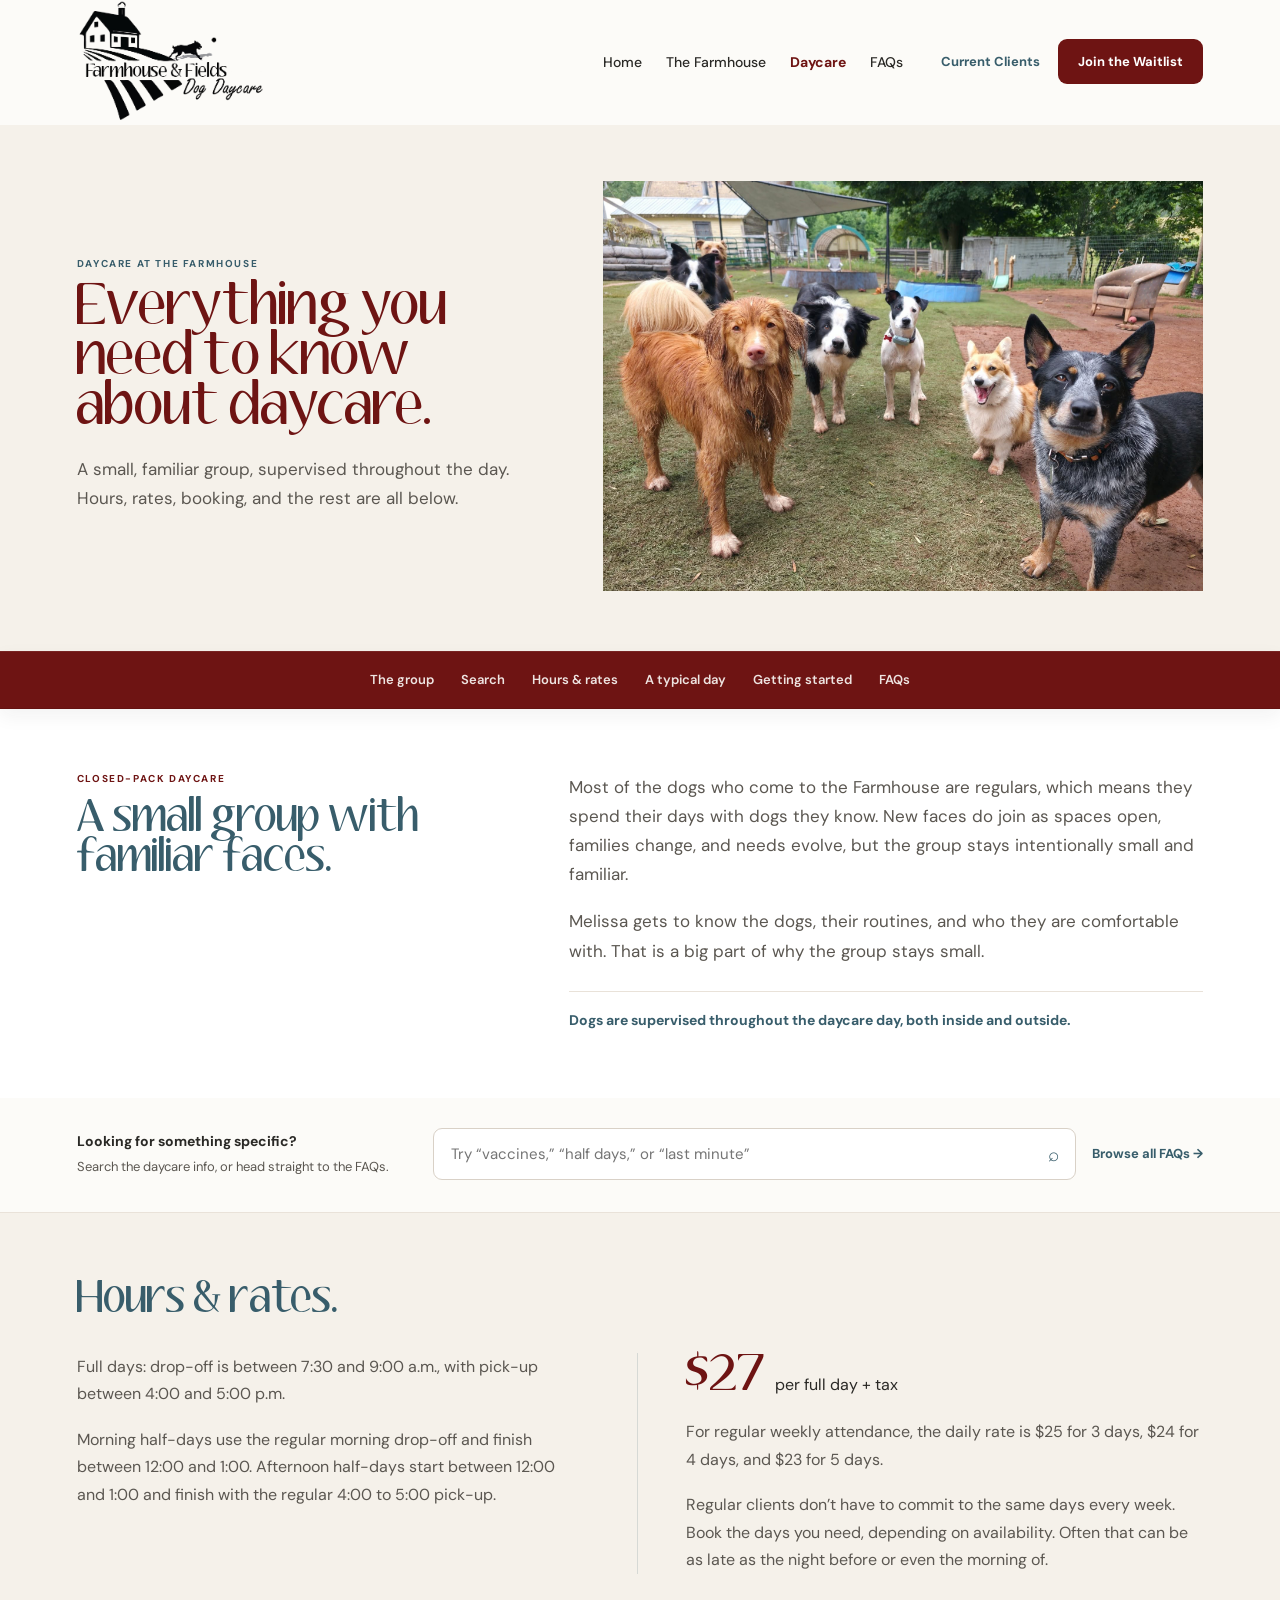
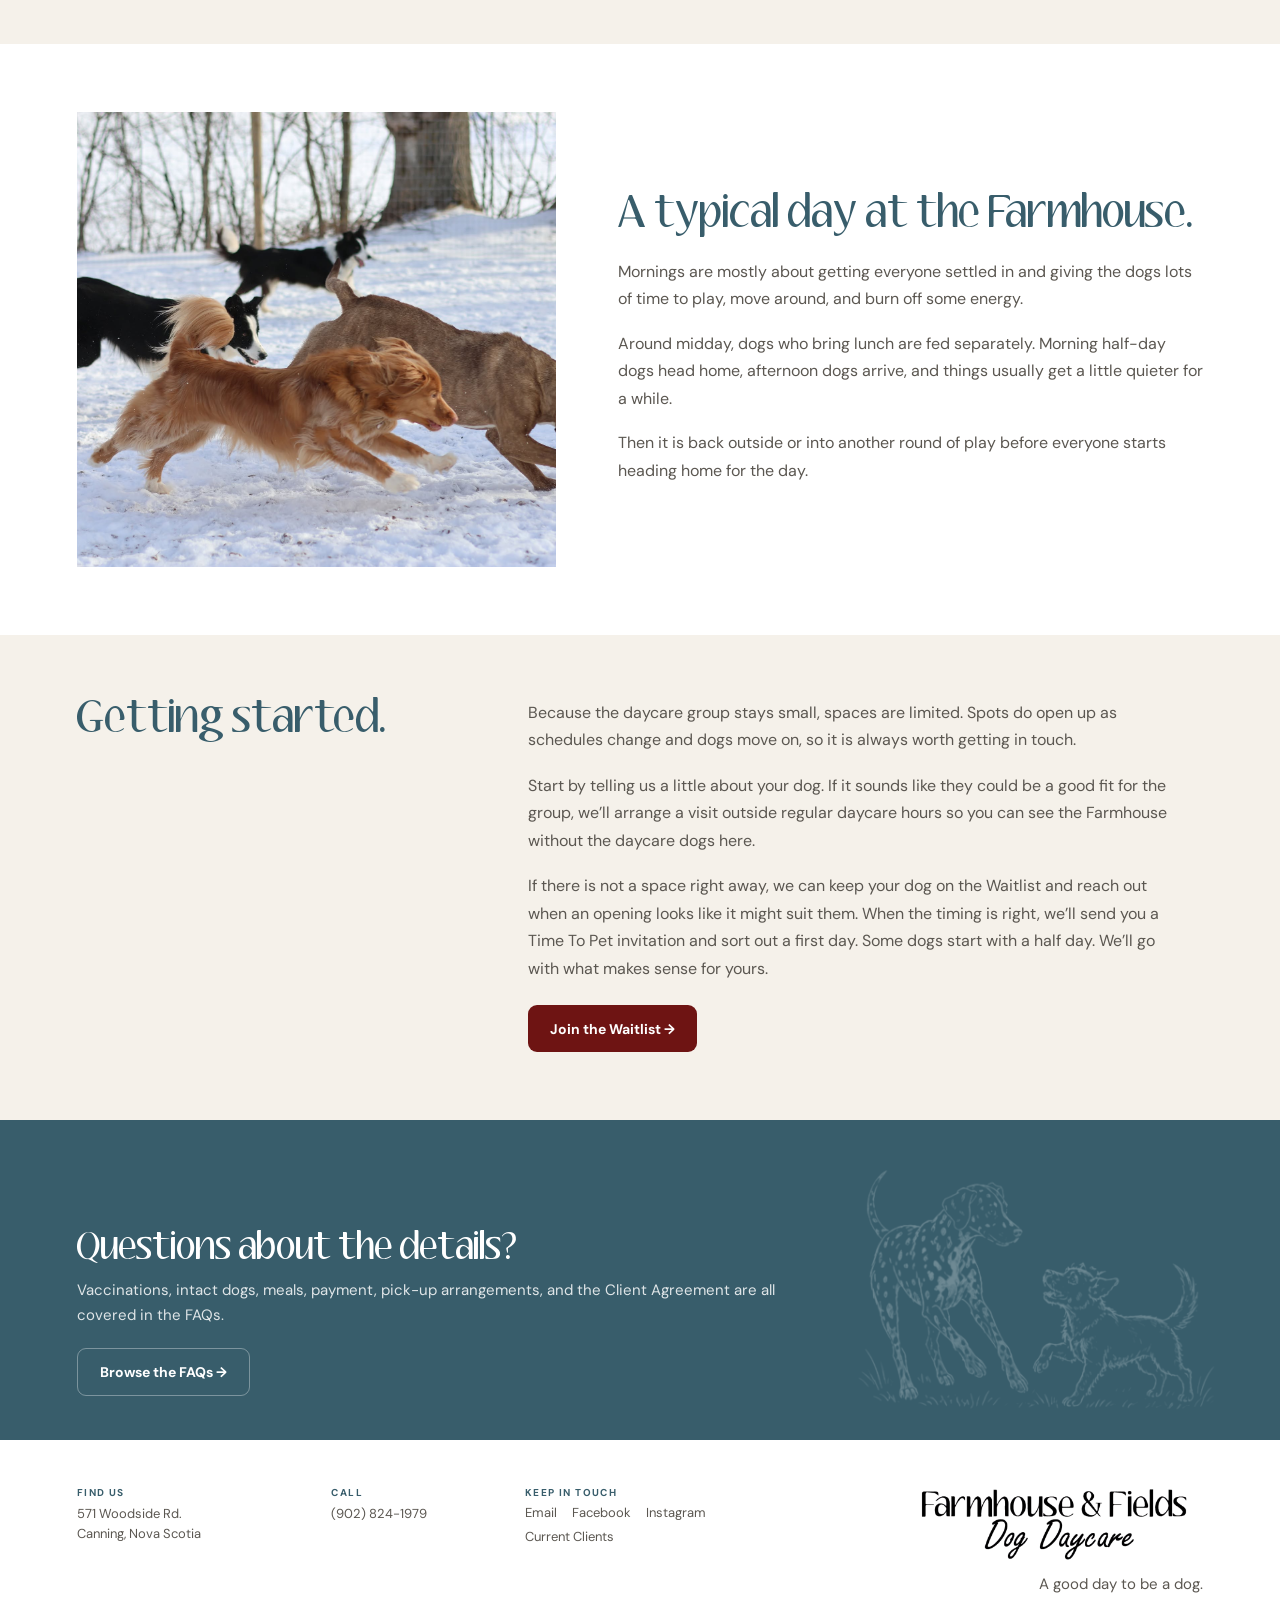
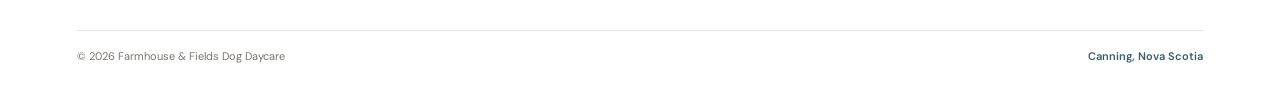
==== commit 1169e3ef: "final" ====
--- a/daycare.html
+++ b/daycare.html
@@ -1241,7 +1241,7 @@
       width: 100% !important;
       max-width: 430px !important;
       height: auto !important;
-      margin: 0 -28px -8px 0 !important;
+      margin: 0 -28px 20px 0 !important;
       opacity: 0.27 !important;
       filter: brightness(0) invert(1);
     }
@@ -1270,6 +1270,144 @@
     @media (max-width: 760px) {
       .faq-bridge-dogs {
         bottom: -14px;
+      }
+    }
+
+  
+
+    /* =========================================================
+       MOBILE FOOTER — FINAL POLISH
+    ========================================================= */
+    @media (max-width: 830px) {
+      .site-footer {
+        padding: 34px 0 22px !important;
+      }
+
+      .footer-main {
+        grid-template-columns: 1fr !important;
+        gap: 26px !important;
+      }
+
+      .footer-brand {
+        order: -1 !important;
+        width: 100% !important;
+        justify-self: center !important;
+        text-align: center !important;
+      }
+
+      .footer-brand-logo {
+        width: 250px !important;
+        max-width: 78vw !important;
+        margin: 0 auto !important;
+      }
+
+      .footer-tagline {
+        margin: 10px 0 0 !important;
+        text-align: center !important;
+        font-size: 14px !important;
+        font-weight: 400 !important;
+      }
+
+      .footer-details {
+        width: 100% !important;
+        max-width: 520px !important;
+        margin: 0 auto !important;
+        grid-template-columns: 1fr 1fr !important;
+        gap: 20px 24px !important;
+      }
+
+      .footer-details > div:last-child {
+        grid-column: 1 / -1 !important;
+        text-align: center !important;
+      }
+
+      .footer-details > div:last-child .footer-links {
+        justify-content: center !important;
+      }
+
+      .footer-bottom {
+        margin-top: 24px !important;
+        padding-top: 15px !important;
+        flex-direction: column !important;
+        gap: 5px !important;
+        align-items: center !important;
+        text-align: center !important;
+      }
+    }
+
+    @media (max-width: 430px) {
+      .footer-brand-logo {
+        width: 235px !important;
+      }
+
+      .footer-details {
+        gap: 18px 14px !important;
+      }
+
+      .footer-detail-value,
+      .footer-detail-value a,
+      .footer-links a {
+        font-size: 12px !important;
+      }
+    }
+
+  
+
+    /* =========================================================
+       DAYCARE MOBILE QUICK NAV — FINAL
+    ========================================================= */
+    @media (max-width: 620px) {
+      .quick-nav {
+        box-shadow: 0 5px 14px rgba(42,41,38,0.06) !important;
+      }
+
+      .quick-nav-inner {
+        width: 100% !important;
+        min-height: 0 !important;
+        padding: 6px 8px !important;
+
+        display: grid !important;
+        grid-template-columns: repeat(3, minmax(0, 1fr)) !important;
+        gap: 2px 4px !important;
+
+        overflow: visible !important;
+      }
+
+      .quick-nav a {
+        min-width: 0 !important;
+        padding: 7px 3px !important;
+
+        text-align: center !important;
+        white-space: normal !important;
+
+        font-size: 11px !important;
+        line-height: 1.18 !important;
+
+        border-radius: 5px !important;
+      }
+
+      .quick-nav a:hover,
+      .quick-nav a:focus-visible {
+        background: rgba(255,255,255,0.07) !important;
+      }
+    }
+
+    /* =========================================================
+       DAYCARE FAQ BRIDGE — MORE TEAL BELOW ART ON MOBILE
+    ========================================================= */
+    @media (max-width: 760px) {
+      .faq-bridge {
+        padding-bottom: 16px !important;
+      }
+
+      .faq-bridge-dogs {
+        margin-bottom: 12px !important;
+      }
+    }
+
+    @media (max-width: 620px) {
+      .faq-bridge-dogs {
+        margin: 0 -6% 22px !important;
       }
     }
 
@@ -1548,18 +1686,18 @@
       <div class="footer-details">
         <div>
           <span class="footer-detail-label">Find us</span>
-          <div class="footer-detail-value">571 Woodside Rd.<br>Canning, Nova Scotia</div>
+          <div class="footer-detail-value"><span data-site-text="contact.address1">571 Woodside Rd.</span><br><span data-site-text="contact.address2">Canning, Nova Scotia</span></div>
         </div>
         <div>
           <span class="footer-detail-label">Call</span>
-          <div class="footer-detail-value"><a href="tel:+19028241979">(902) 824-1979</a></div>
+          <div class="footer-detail-value"><a href="tel:+19028241979" data-site-href="contact.phoneHref"><span data-site-text="contact.phoneDisplay">(902) 824-1979</span></a></div>
         </div>
         <div>
           <span class="footer-detail-label">Keep in touch</span>
           <div class="footer-links">
-            <a href="mailto:farmhousefieldsdaycare@gmail.com">Email</a>
-            <a href="https://www.facebook.com/profile.php?id=61568074120165" target="_blank" rel="noopener noreferrer">Facebook</a>
-            <a href="https://www.instagram.com/farmhousefieldsdogdaycare/" target="_blank" rel="noopener noreferrer">Instagram</a>
+            <a href="mailto:farmhousefieldsdaycare@gmail.com" data-site-href="contact.email" data-site-href-prefix="mailto:">Email</a>
+            <a href="https://www.facebook.com/profile.php?id=61568074120165" data-site-href="contact.facebook" target="_blank" rel="noopener noreferrer">Facebook</a>
+            <a href="https://www.instagram.com/farmhousefieldsdogdaycare/" data-site-href="contact.instagram" target="_blank" rel="noopener noreferrer">Instagram</a>
             <a href="https://www.timetopet.com/portal" target="_blank" rel="noopener noreferrer">Current Clients</a>
           </div>
         </div>
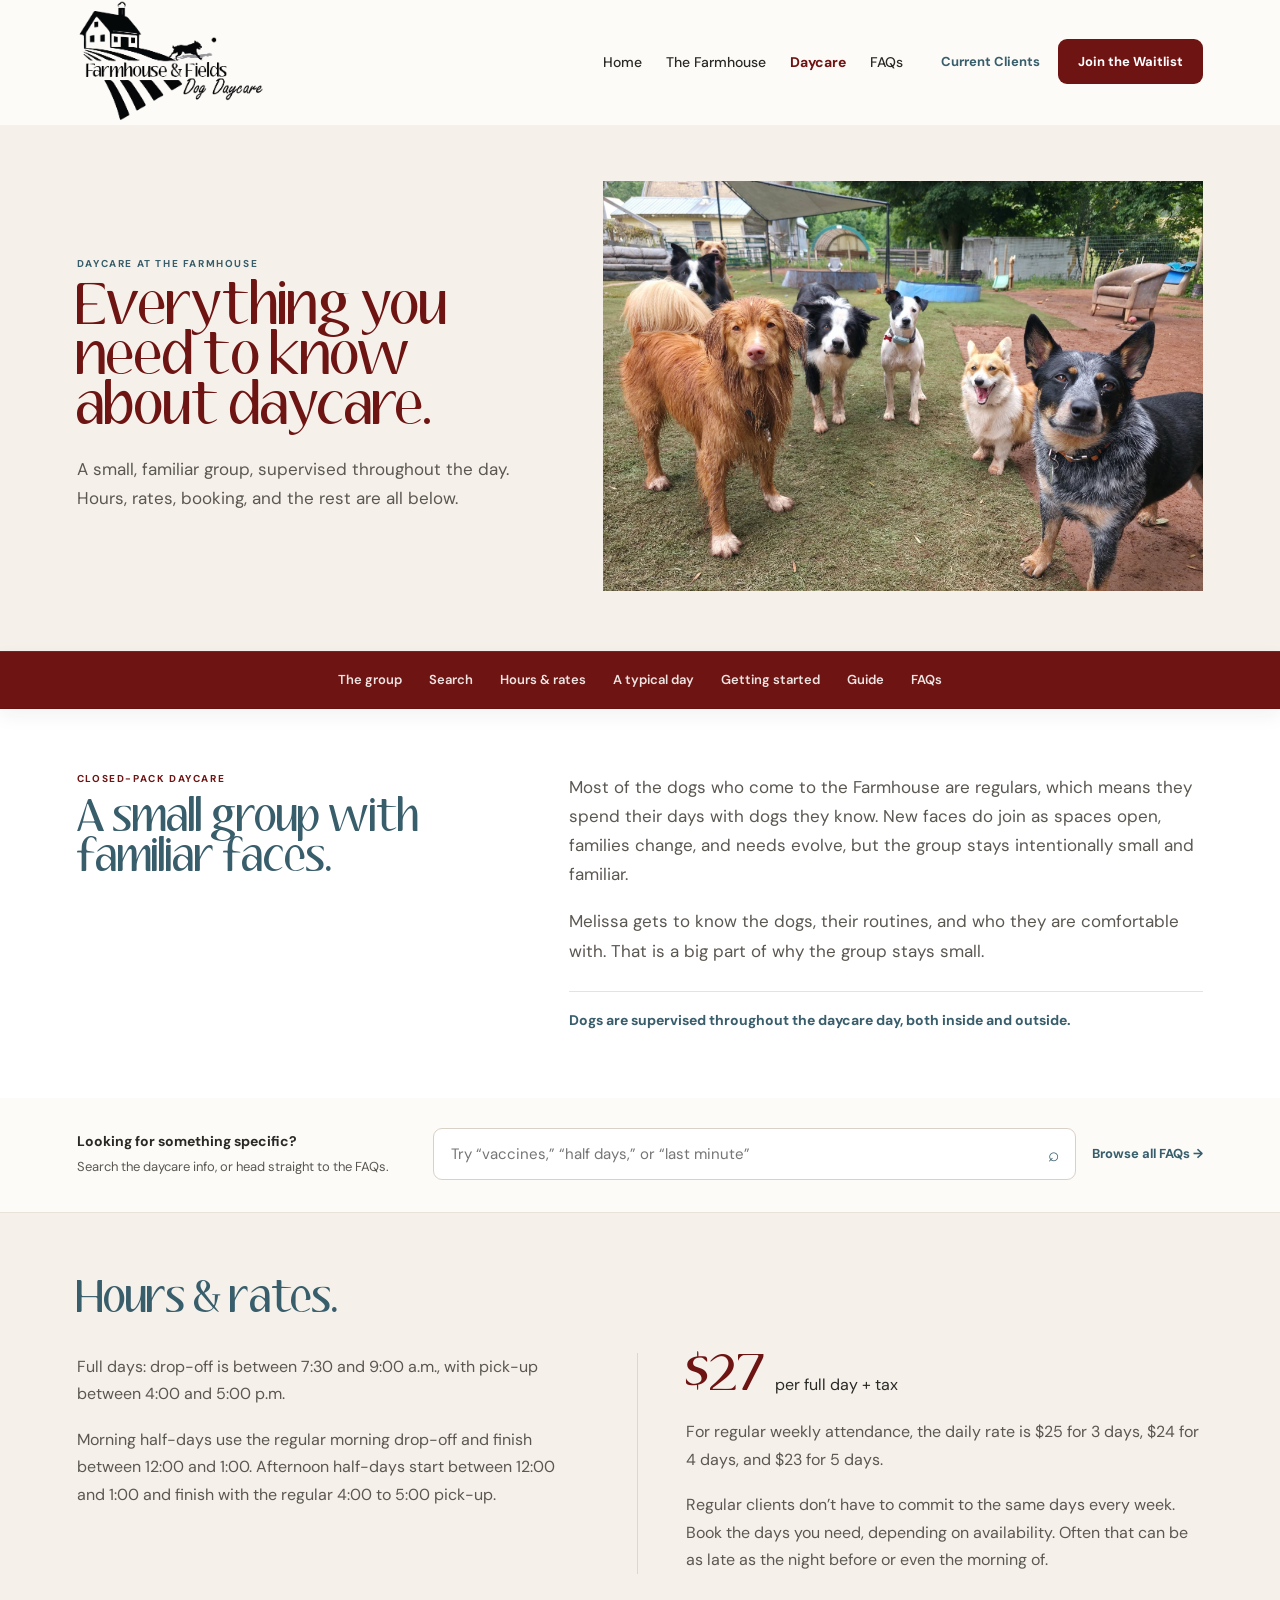
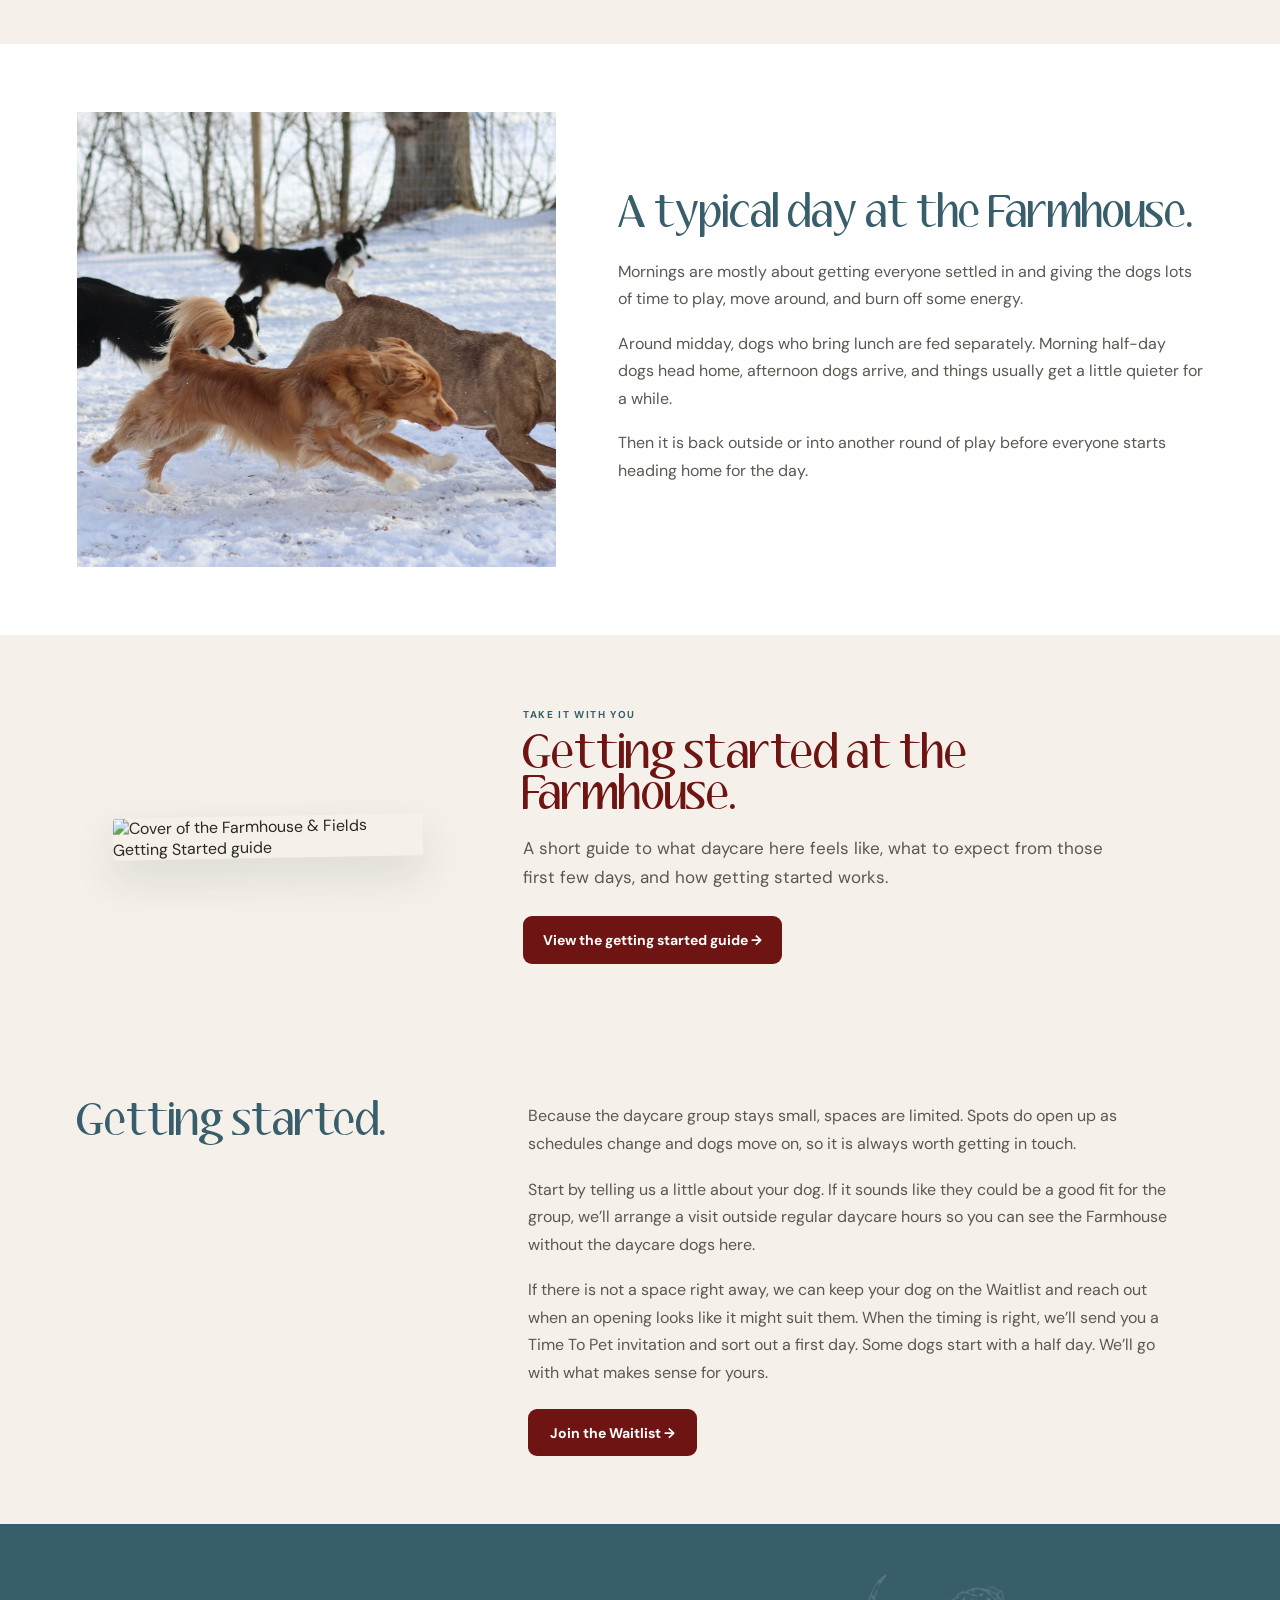
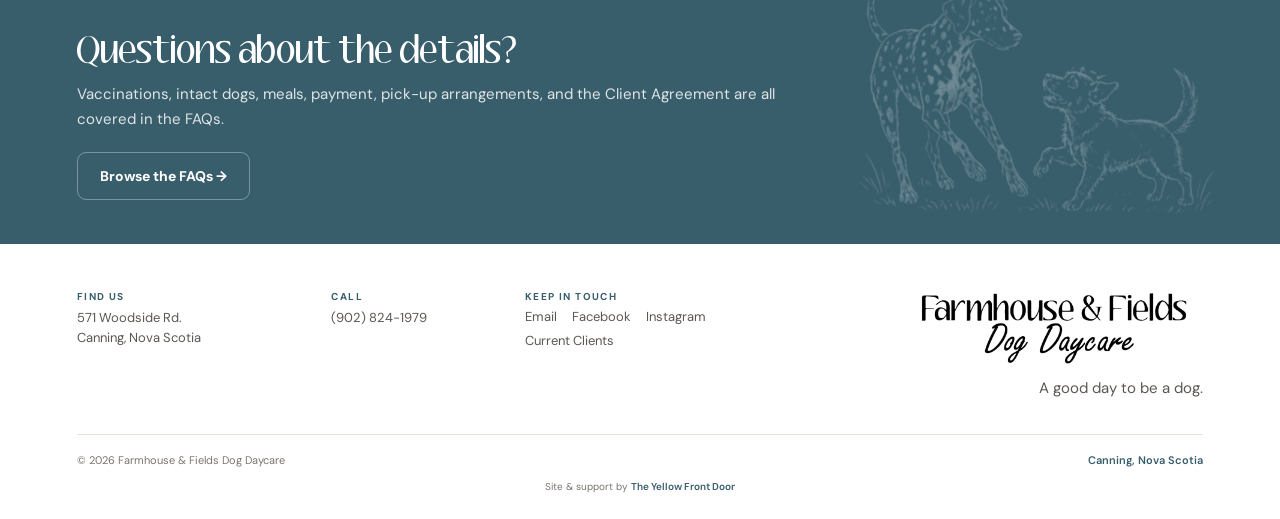
==== commit d11fc6ba: "Update daycare.html" ====
--- a/daycare.html
+++ b/daycare.html
@@ -4,11 +4,24 @@
   <meta charset="UTF-8">
   <meta name="viewport" content="width=device-width, initial-scale=1.0">
 
-  <title>Daycare | Farmhouse & Fields Dog Daycare</title>
-  <meta
-    name="description"
-    content="Hours, rates, booking, meals, closed-pack daycare, supervision, and what a typical day looks like at Farmhouse & Fields Dog Daycare in Canning, Nova Scotia."
-  >
+  <title>Dog Daycare in Canning, NS | Farmhouse & Fields</title>
+  <meta name="description" content="See hours, rates, full and half days, booking, meals, supervision, the daily routine, and how to get started at Farmhouse & Fields Dog Daycare in Canning, Nova Scotia.">
+
+  
+  <!-- SEO START -->
+  <meta name="robots" content="index, follow, max-image-preview:large">
+  <link rel="canonical" href="https://farmhouseandfields.ca/daycare.html">
+  <meta property="og:type" content="website">
+  <meta property="og:site_name" content="Farmhouse &amp; Fields Dog Daycare">
+  <meta property="og:title" content="Dog Daycare in Canning, NS | Farmhouse & Fields">
+  <meta property="og:description" content="See hours, rates, full and half days, booking, meals, supervision, the daily routine, and how to get started at Farmhouse & Fields Dog Daycare in Canning, Nova Scotia.">
+  <meta property="og:url" content="https://farmhouseandfields.ca/daycare.html">
+  <meta property="og:image" content="https://farmhouseandfields.ca/assets/3.jpg">
+  <meta name="twitter:card" content="summary_large_image">
+  <meta name="twitter:title" content="Dog Daycare in Canning, NS | Farmhouse & Fields">
+  <meta name="twitter:description" content="See hours, rates, full and half days, booking, meals, supervision, the daily routine, and how to get started at Farmhouse & Fields Dog Daycare in Canning, Nova Scotia.">
+  <meta name="twitter:image" content="https://farmhouseandfields.ca/assets/3.jpg">
+  <!-- SEO END -->
 
   <link rel="preconnect" href="https://fonts.googleapis.com">
   <link rel="preconnect" href="https://fonts.gstatic.com" crossorigin>
@@ -1411,6 +1424,32 @@
       }
     }
 
+  
+    /* SITE CREDIT */
+    .site-credit {
+      margin-top: 12px;
+      color: var(--muted);
+      font-size: 10px;
+      line-height: 1.5;
+      text-align: center;
+    }
+    .site-credit a { color: var(--river); font-weight: 600; text-decoration: none; }
+    .site-credit a:hover, .site-credit a:focus-visible { color: var(--wine); text-decoration: underline; text-underline-offset: 2px; }
+
+  
+    /* GETTING STARTED GUIDE */
+    .guide-section { padding: 74px 0; background: var(--oat-soft); }
+    .guide-grid { display: grid; grid-template-columns: minmax(240px, .72fr) minmax(0, 1.28fr); gap: 64px; align-items: center; }
+    .guide-cover-wrap { max-width: 310px; justify-self: center; }
+    .guide-cover { width: 100%; border-radius: 4px; box-shadow: 0 18px 44px rgba(42,41,38,.12); transform: rotate(-1deg); }
+    .guide-copy { max-width: 610px; }
+    .guide-copy h2 { margin: 0; color: var(--wine); font-family: "Aubrey", serif; font-size: clamp(42px, 3.1vw, 52px); font-weight: 400; line-height: .98; }
+    .guide-copy p:not(.eyebrow) { margin: 18px 0 0; color: var(--body); font-size: 17px; line-height: 1.72; }
+    .guide-link { margin-top: 24px; min-height: 48px; padding: 0 20px; display: inline-flex; align-items: center; justify-content: center; border-radius: 9px; background: var(--wine); color: #fff; font-size: 14px; font-weight: 700; text-decoration: none; }
+    .guide-link:hover, .guide-link:focus-visible { background: var(--wine-dark); }
+    @media (max-width: 830px) { .guide-section { padding: 58px 0; } .guide-grid { grid-template-columns: 1fr; gap: 34px; } .guide-cover-wrap { max-width: 260px; } .guide-copy { text-align: center; margin: 0 auto; } }
+    @media (max-width: 620px) { .guide-section { padding: 50px 0; } .guide-cover-wrap { max-width: 220px; } .guide-copy h2 { font-size: 42px; } .guide-copy p:not(.eyebrow) { font-size: 16px; } .guide-link { width: 100%; } }
+
   </style>
 </head>
 
@@ -1495,6 +1534,7 @@
       <a href="#hours-rates">Hours & rates</a>
       <a href="#typical-day">A typical day</a>
       <a href="#getting-started">Getting started</a>
+      <a href="farmhouse-fields-getting-started-guide.pdf" target="_blank" rel="noopener">Guide</a>
       <a href="faqs.html">FAQs</a>
     </div>
   </nav>
@@ -1634,6 +1674,21 @@
         </div>
       </div>
 
+    </div>
+  </section>
+
+
+  <section class="guide-section" aria-labelledby="guide-title">
+    <div class="page-inner guide-grid">
+      <div class="guide-cover-wrap">
+        <img src="assets/getting-started-guide-cover.jpg" alt="Cover of the Farmhouse & Fields Getting Started guide" class="guide-cover">
+      </div>
+      <div class="guide-copy">
+        <p class="eyebrow">Take it with you</p>
+        <h2 id="guide-title">Getting started at the Farmhouse.</h2>
+        <p>A short guide to what daycare here feels like, what to expect from those first few days, and how getting started works.</p>
+        <a class="guide-link" href="farmhouse-fields-getting-started-guide.pdf" target="_blank" rel="noopener">View the getting started guide →</a>
+      </div>
     </div>
   </section>
 
@@ -1713,6 +1768,9 @@
       <span>© <span id="currentYear"></span> Farmhouse &amp; Fields Dog Daycare</span>
       <span class="footer-bottom-location">Canning, Nova Scotia</span>
     </div>
+    <div class="site-credit">
+      Site &amp; support by <a href="https://www.theyellowfrontdoor.ca/" target="_blank" rel="noopener noreferrer">The Yellow Front Door</a>
+    </div>
   </div>
 </footer>
 
@@ -1914,4 +1972,4 @@
 </script>
 
 </body>
-</html>+</html>
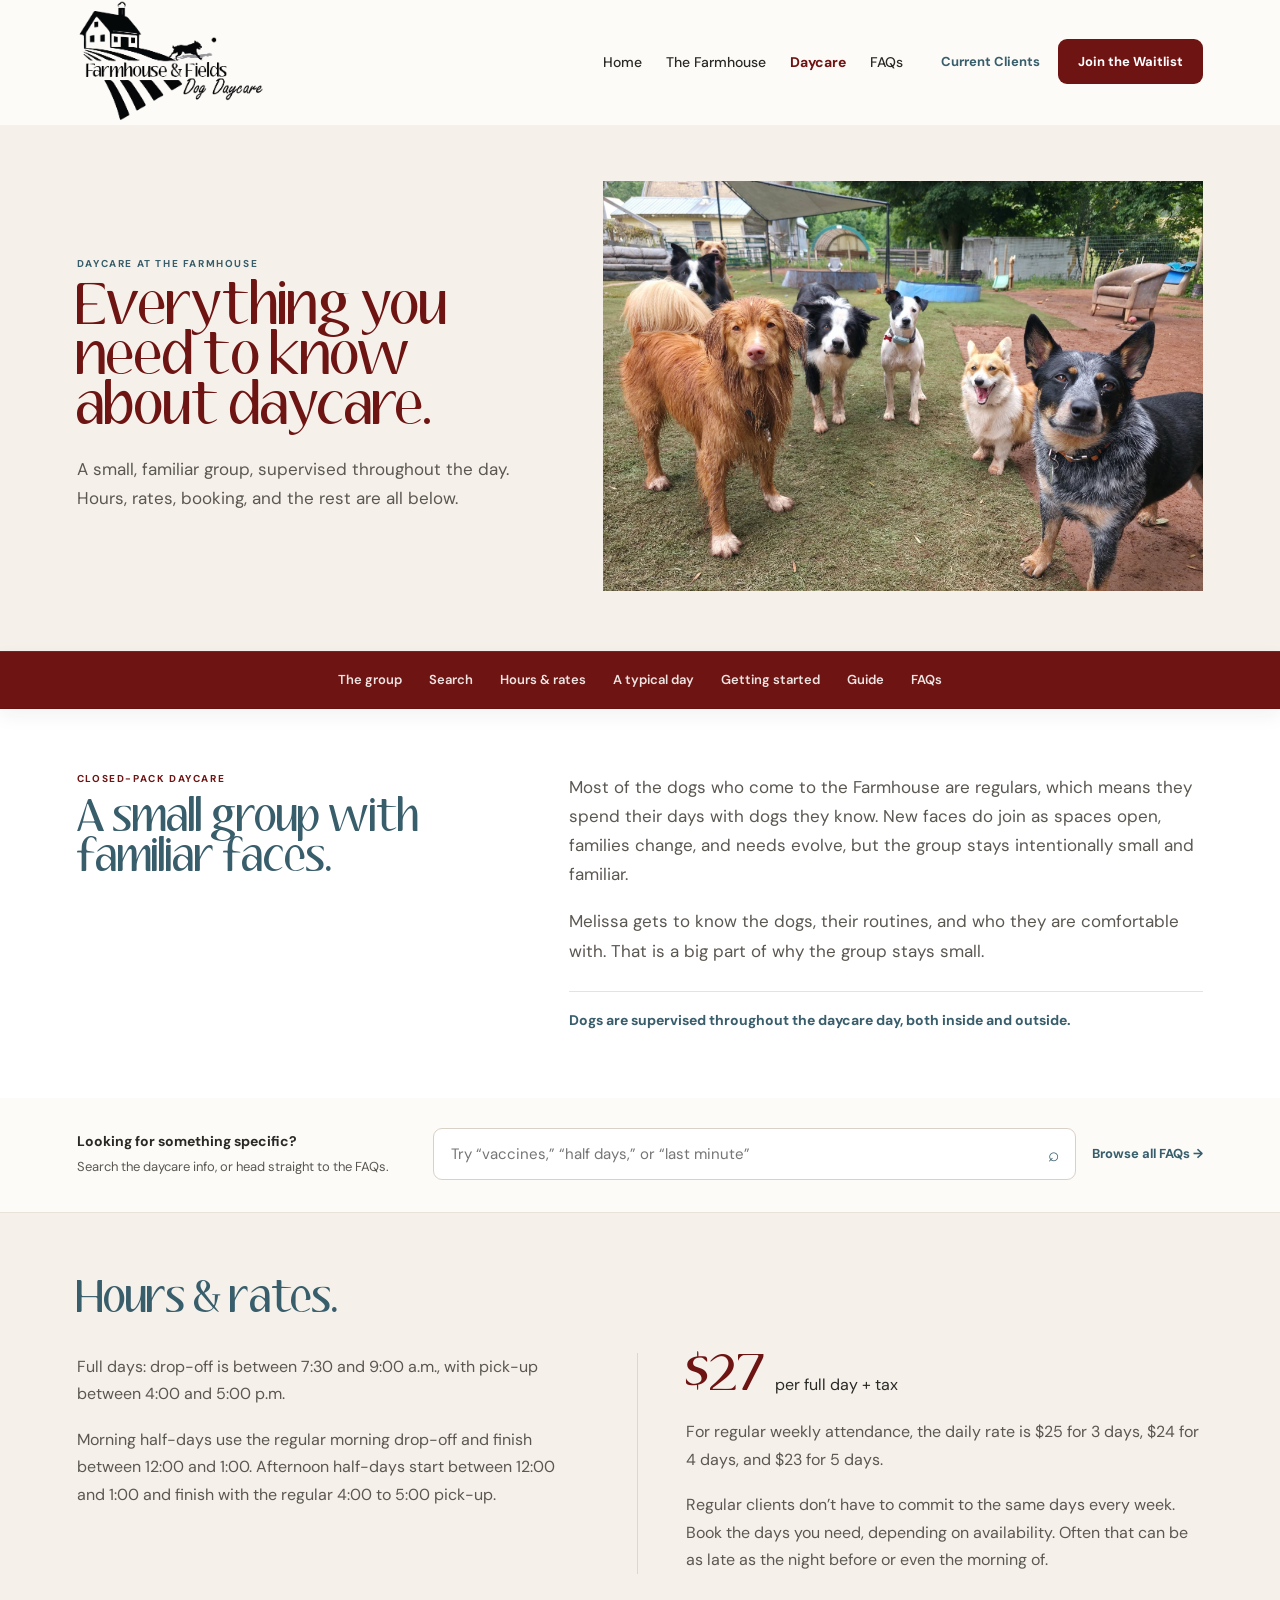
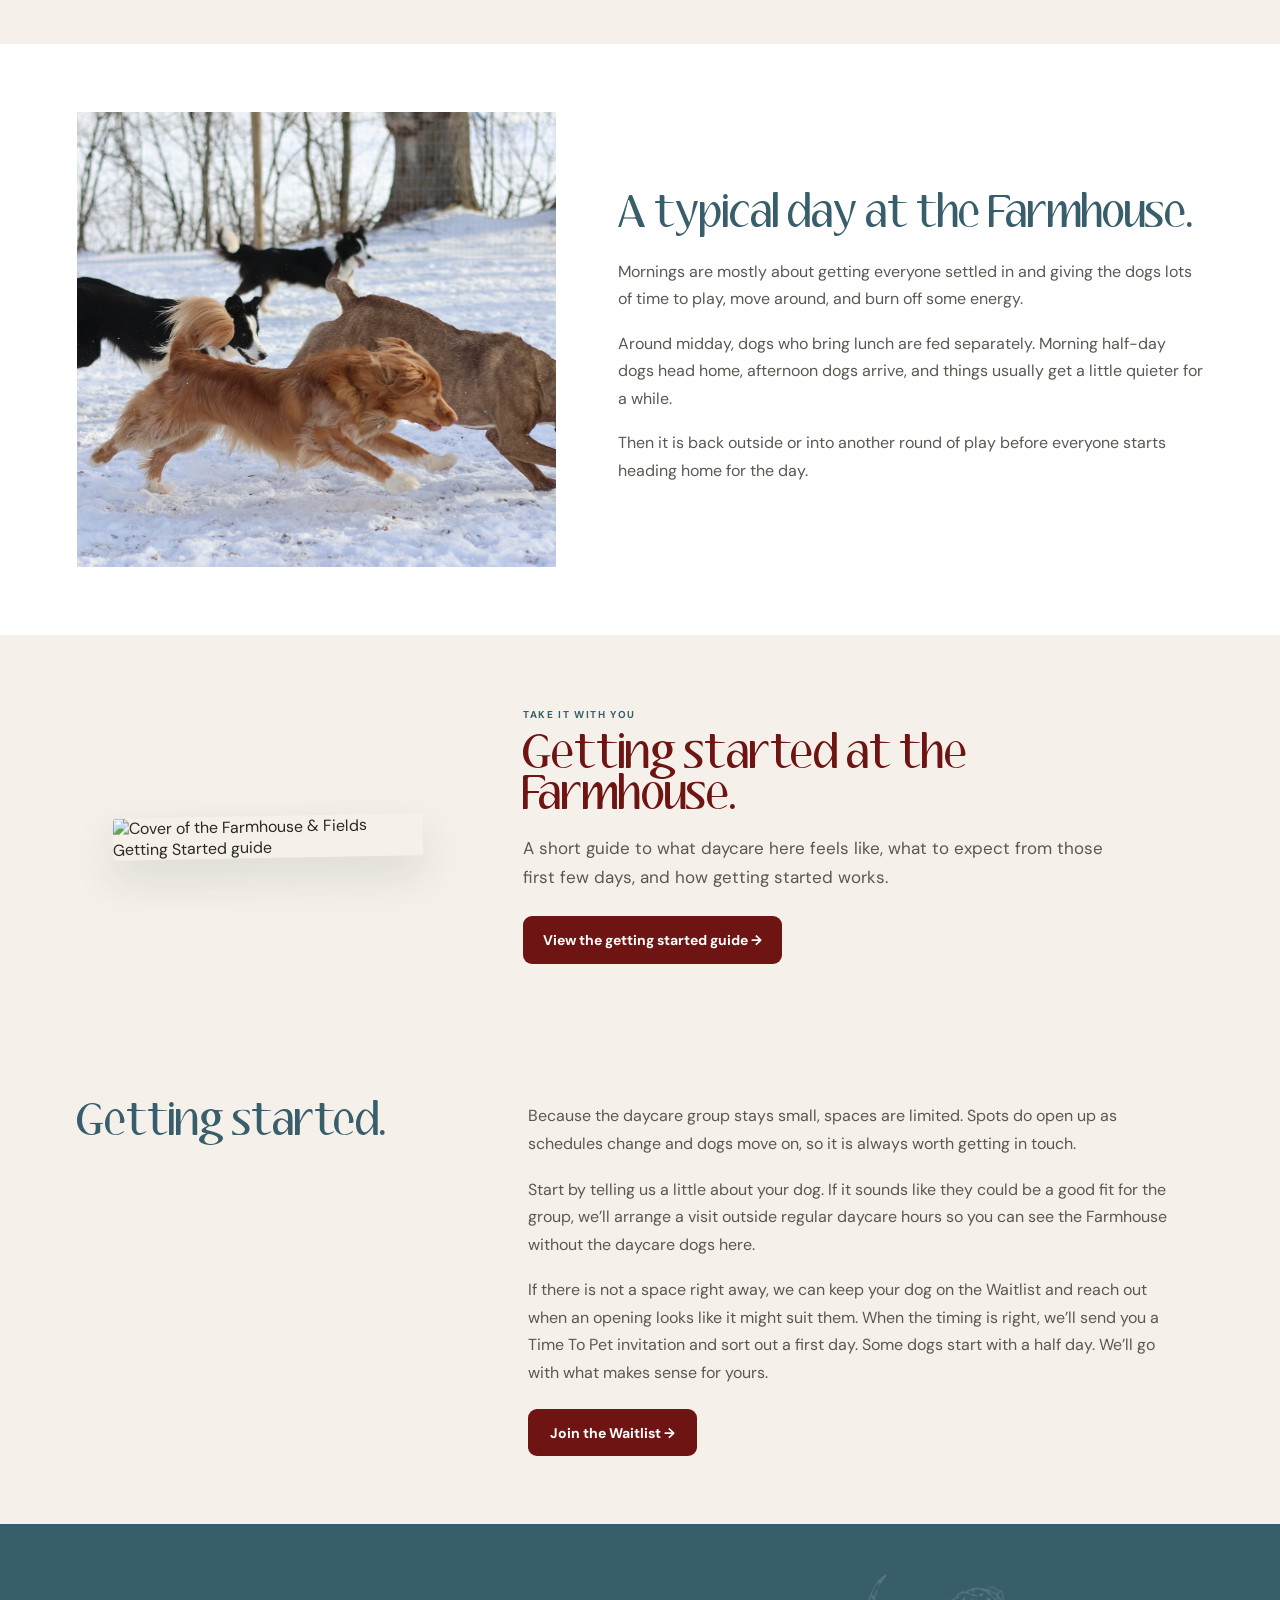
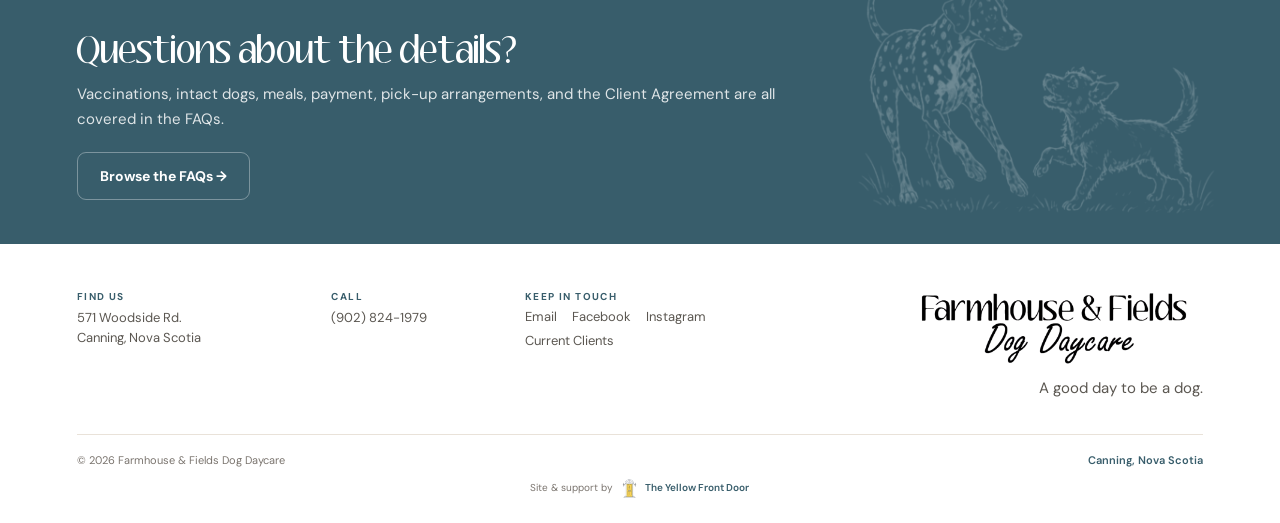
==== commit 1be1250c: "Update daycare.html" ====
--- a/daycare.html
+++ b/daycare.html
@@ -1428,13 +1428,41 @@
     /* SITE CREDIT */
     .site-credit {
       margin-top: 12px;
+
+      display: flex;
+      align-items: center;
+      justify-content: center;
+      gap: 7px;
+
       color: var(--muted);
+
       font-size: 10px;
-      line-height: 1.5;
+      line-height: 1.2;
       text-align: center;
     }
-    .site-credit a { color: var(--river); font-weight: 600; text-decoration: none; }
-    .site-credit a:hover, .site-credit a:focus-visible { color: var(--wine); text-decoration: underline; text-underline-offset: 2px; }
+
+    .site-credit a {
+      display: inline-flex;
+      align-items: center;
+      gap: 6px;
+
+      color: var(--river);
+      font-weight: 600;
+
+      text-decoration: none;
+    }
+
+    .site-credit a:hover,
+    .site-credit a:focus-visible {
+      color: var(--wine);
+    }
+
+    .site-credit img {
+      width: auto;
+      height: 19px;
+
+      opacity: 0.92;
+    }
 
   
     /* GETTING STARTED GUIDE */
@@ -1534,7 +1562,7 @@
       <a href="#hours-rates">Hours & rates</a>
       <a href="#typical-day">A typical day</a>
       <a href="#getting-started">Getting started</a>
-      <a href="farmhouse-fields-getting-started-guide.pdf" target="_blank" rel="noopener">Guide</a>
+      <a href="assets/farmhouse-fields-getting-started-guide.pdf" target="_blank" rel="noopener">Guide</a>
       <a href="faqs.html">FAQs</a>
     </div>
   </nav>
@@ -1687,7 +1715,7 @@
         <p class="eyebrow">Take it with you</p>
         <h2 id="guide-title">Getting started at the Farmhouse.</h2>
         <p>A short guide to what daycare here feels like, what to expect from those first few days, and how getting started works.</p>
-        <a class="guide-link" href="farmhouse-fields-getting-started-guide.pdf" target="_blank" rel="noopener">View the getting started guide →</a>
+        <a class="guide-link" href="assets/farmhouse-fields-getting-started-guide.pdf" target="_blank" rel="noopener">View the getting started guide →</a>
       </div>
     </div>
   </section>
@@ -1769,7 +1797,21 @@
       <span class="footer-bottom-location">Canning, Nova Scotia</span>
     </div>
     <div class="site-credit">
-      Site &amp; support by <a href="https://www.theyellowfrontdoor.ca/" target="_blank" rel="noopener noreferrer">The Yellow Front Door</a>
+      <span>Site &amp; support by</span>
+
+      <a
+        href="https://www.theyellowfrontdoor.ca/"
+        target="_blank"
+        rel="noopener noreferrer"
+        aria-label="The Yellow Front Door"
+      >
+        <img
+          src="assets/tyfd-door.png"
+          alt=""
+          aria-hidden="true"
+        >
+        <span>The Yellow Front Door</span>
+      </a>
     </div>
   </div>
 </footer>
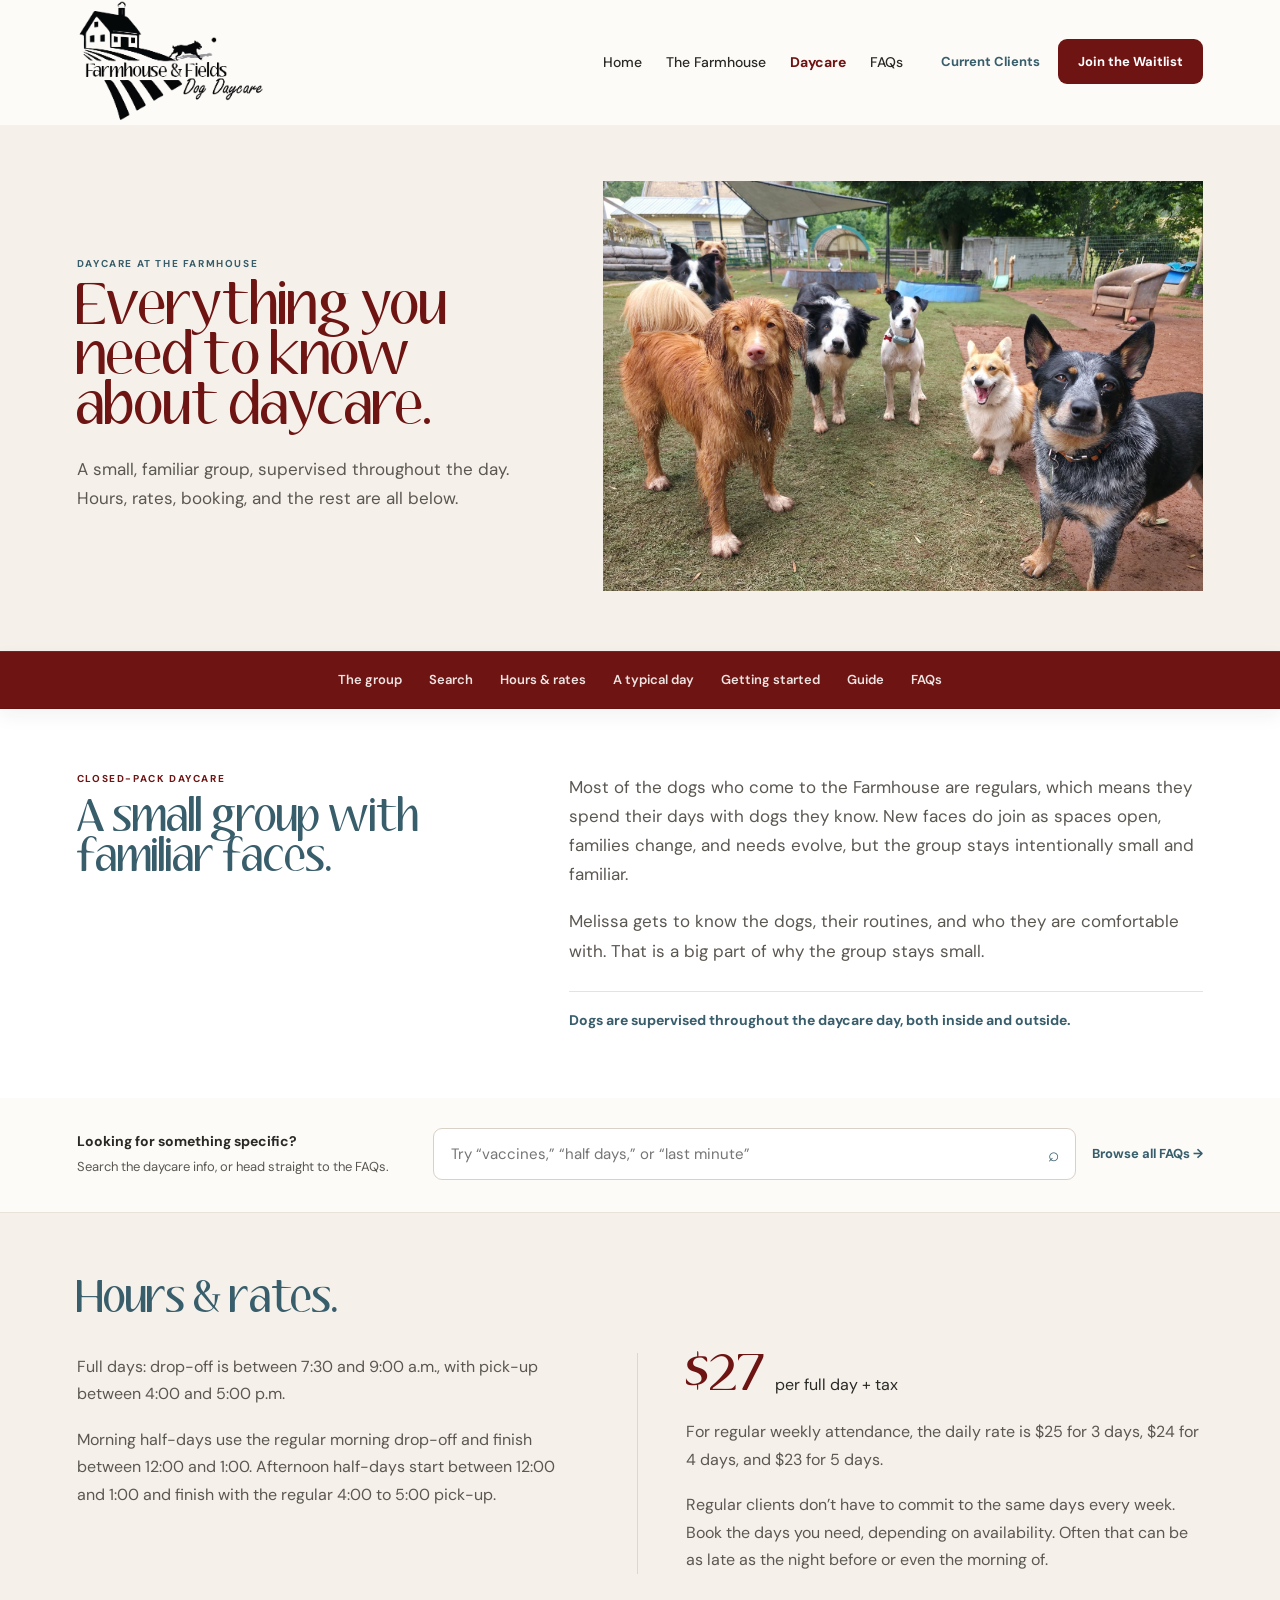
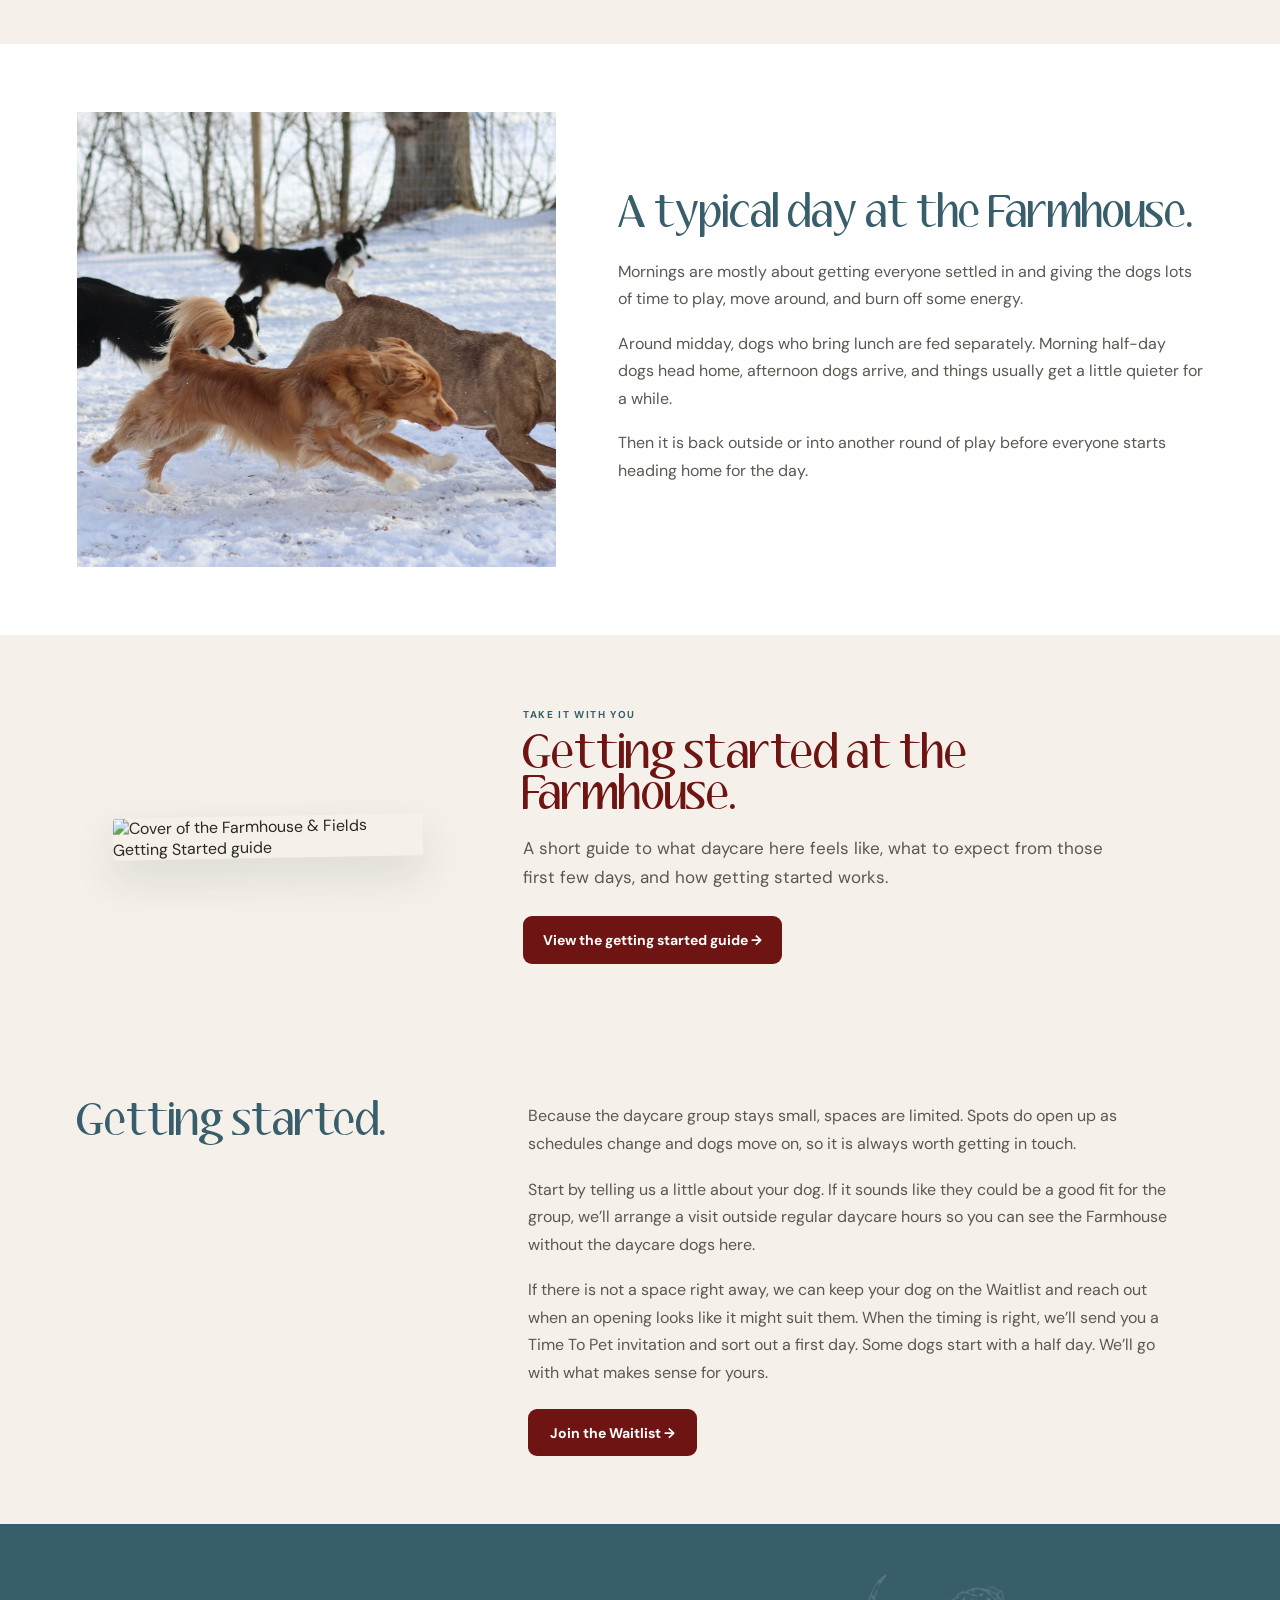
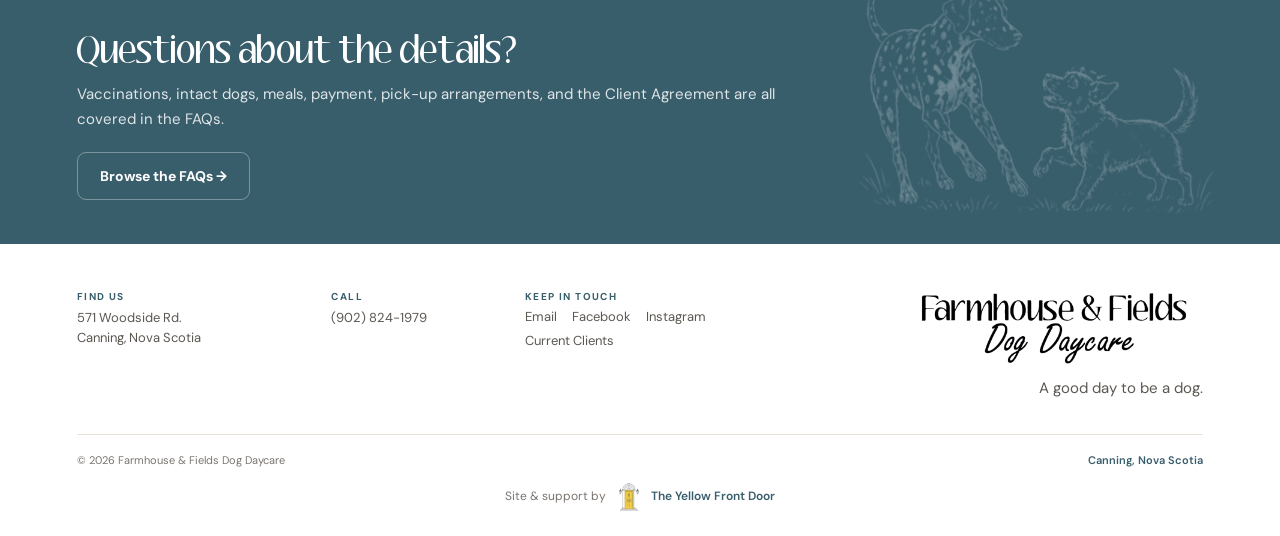
==== commit b98b7a85: "Update daycare.html" ====
--- a/daycare.html
+++ b/daycare.html
@@ -1426,43 +1426,43 @@
 
   
     /* SITE CREDIT */
-    .site-credit {
-      margin-top: 12px;
-
-      display: flex;
-      align-items: center;
-      justify-content: center;
-      gap: 7px;
-
-      color: var(--muted);
-
-      font-size: 10px;
-      line-height: 1.2;
-      text-align: center;
-    }
-
-    .site-credit a {
-      display: inline-flex;
-      align-items: center;
-      gap: 6px;
-
-      color: var(--river);
-      font-weight: 600;
-
-      text-decoration: none;
-    }
-
-    .site-credit a:hover,
-    .site-credit a:focus-visible {
-      color: var(--wine);
-    }
-
-    .site-credit img {
-      width: auto;
-      height: 19px;
-
-      opacity: 0.92;
-    }
+   .site-credit {
+  margin-top: 16px;
+
+  display: flex;
+  align-items: center;
+  justify-content: center;
+  gap: 9px;
+
+  color: var(--muted);
+
+  font-size: 12px;
+  line-height: 1.3;
+  text-align: center;
+}
+
+.site-credit a {
+  display: inline-flex;
+  align-items: center;
+  gap: 8px;
+
+  color: var(--river);
+  font-weight: 600;
+
+  text-decoration: none;
+}
+
+.site-credit a:hover,
+.site-credit a:focus-visible {
+  color: var(--wine);
+}
+
+.site-credit img {
+  width: auto;
+  height: 28px;
+
+  opacity: 1;
+}
 
   
     /* GETTING STARTED GUIDE */
